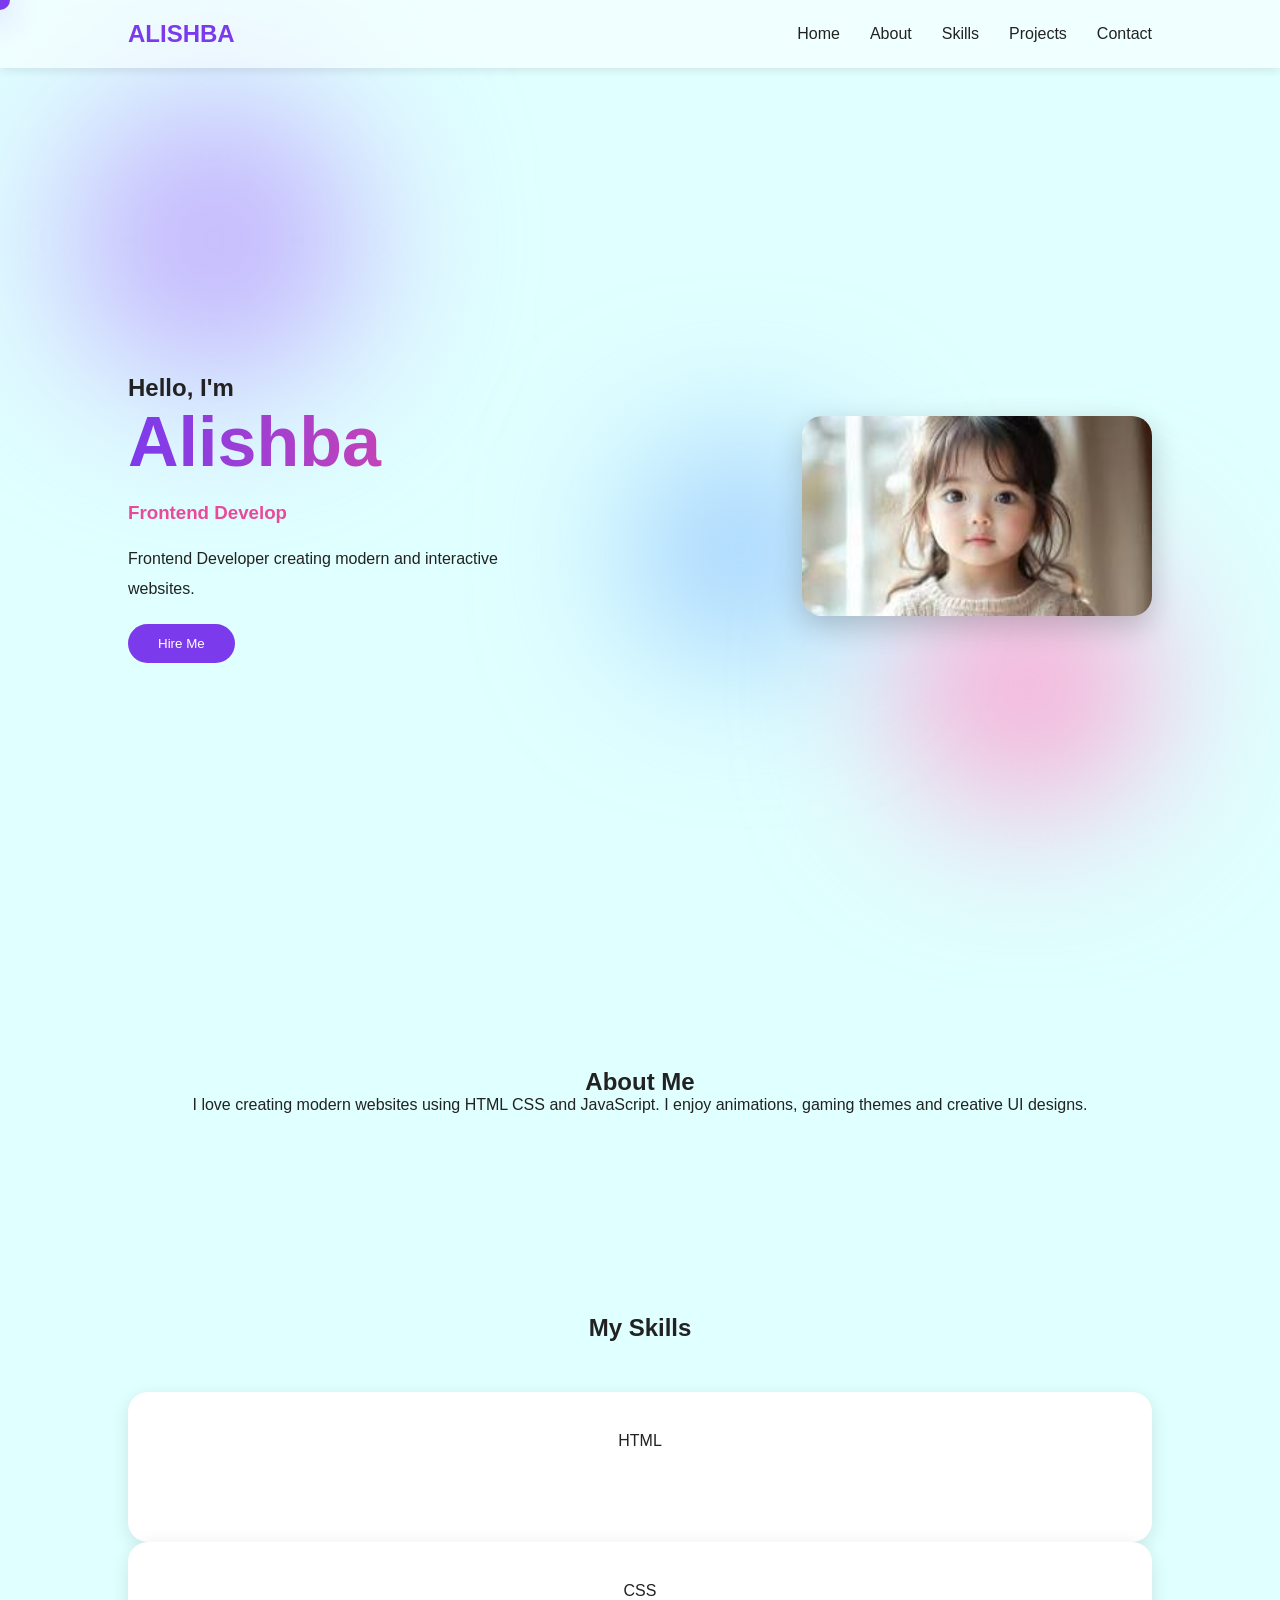
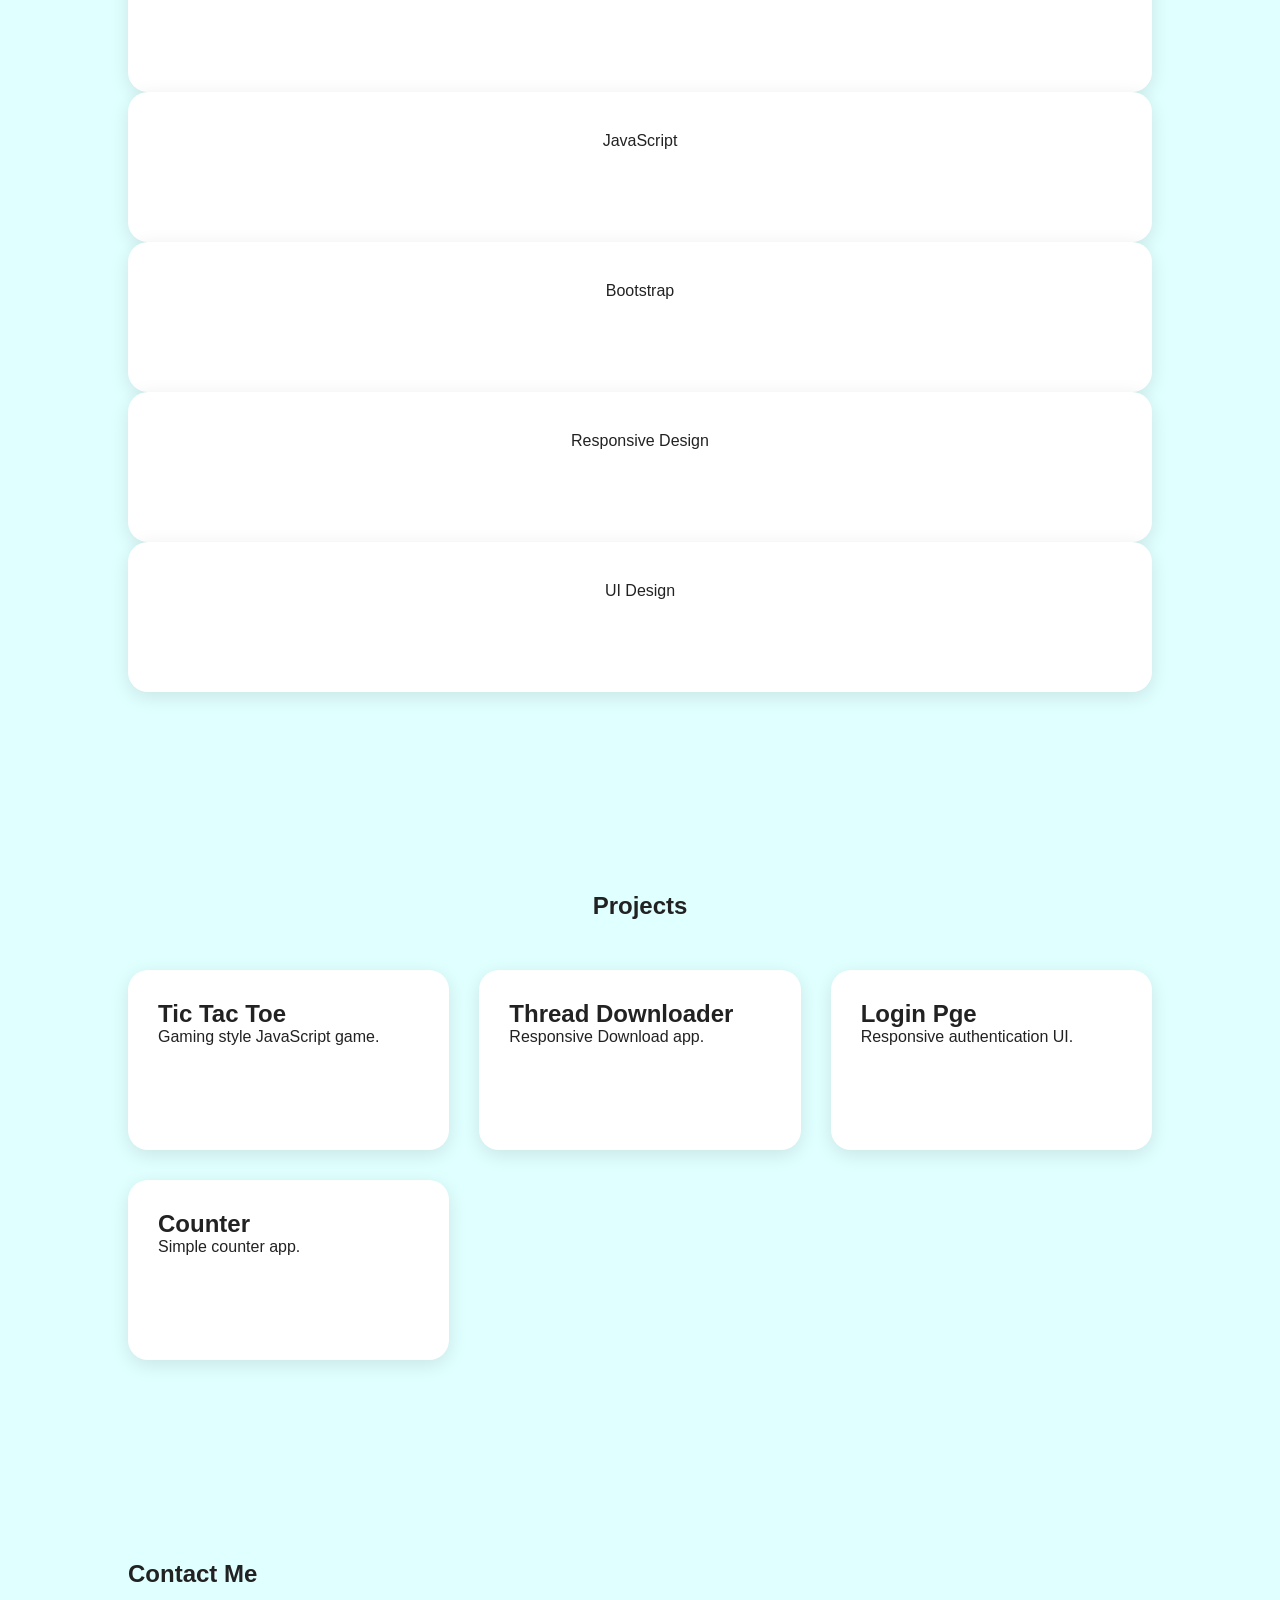
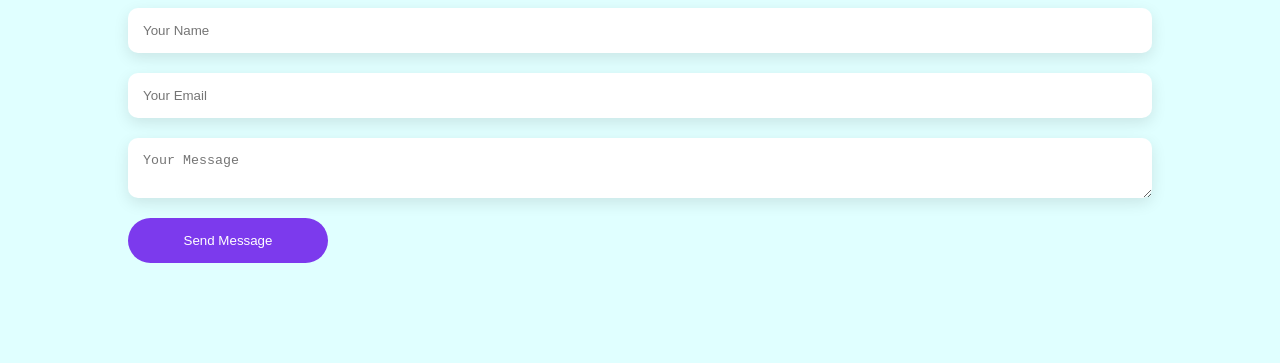
==== index.html @ bd9209b3 "portfolio files added" ====
<!DOCTYPE html>
<html lang="en">
<head>
    <meta charset="UTF-8">
    <meta name="viewport" content="width=device-width, initial-scale=1.0">

    <title>My Portfolio</title>

    <link rel="stylesheet" href="style.css">
</head>
<body>
    <body>


    <!-- CURSOR BALL -->

    <div class="cursor"></div>

     <div class="shape shape1"></div>

    <div class="shape shape2"></div>

    <div class="shape shape3"></div>



    <!-- NAVBAR -->

    <nav>

        <h1 class="logo">ALISHBA</h1>

        <ul>
            <li><a href="#home">Home</a></li>
            <li><a href="#about">About</a></li>
            <li><a href="#skills">Skills</a></li>
            <li><a href="#projects">Projects</a></li>
            <li><a href="#contact">Contact</a></li>
        </ul>
</nav>


    <!-- HERO SECTION -->

    <section class="hero" id="home">

        <div class="hero-text">

            <h2>Hello, I'm</h2>

            <h1 >Alishba</h1>

            <h3><span id="typing"></span></h3>

            <p>
                Frontend Developer creating modern and interactive websites.
            </p>

            <button>Hire Me</button>

            </div>


        <div class="hero-image">

            <img src="image/portfolio img.jfif" alt="profile">

        </div>

    </section>


    <!-- ABOUT -->

    <section class="about hidden" id="about">

        <h1>About Me</h1>

        <p>
            I love creating modern websites using HTML CSS and JavaScript.
            I enjoy animations, gaming themes and creative UI designs.
        </p>

         </section>


    <!-- SKILLS -->

    <section class="skills hidden" id="skills">

        <h1>My Skills</h1>

        <div class="skill-boxes">

            <div class="card">HTML</div>
            <div class="card">CSS</div>
            <div class="card">JavaScript</div>
            <div class="card">Bootstrap</div>
            <div class="card">Responsive Design</div>
            <div class="card">UI Design</div>

        </div>

        </section>


    <!-- PROJECTS -->

    <section class="projects hidden" id="projects">

        <h1>Projects</h1>

        <div class="project-container">

            <div href="game.html" class="project-card">
                <h2>Tic Tac Toe</h2>
                <p>Gaming style JavaScript game.</p>
            </div>

            <div href="thread.html" class="project-card">
                <h2>Thread Downloader</h2>
                <p>Responsive Download app.</p>
            </div>

            <div href="login.html"  class="project-card">
                <h2>Login Pge</h2>
                <p>Responsive authentication UI.</p>
            </div>

             <div href="counter.html"   class="project-card">
                <h2>Counter</h2>
                <p>Simple counter app.</p>
            </div>

        </div>

    </section>


    <!-- CONTACT -->

    <section class="contact" id="contact">

        <h1>Contact Me</h1>

        <input type="text" placeholder="Your Name">

        <input type="email" placeholder="Your Email">

        <textarea placeholder="Your Message"></textarea>
       
    <button>Send Message</button>

    </section>


    <script src="script.js"></script>

   
</body>
</html>
---- style.css ----
*{
    margin:0;
    padding:0;
    box-sizing:border-box;
}


html{
    scroll-behavior:smooth;
}


body{

    background:lightcyan;

    font-family:Arial;

    overflow-x:hidden;

    color:#222;
}

section{

    padding-top:100px;

}


.shape{

    position:fixed;

    border-radius:50%;

    filter:blur(80px);

    z-index:-1;

    animation:move 10s infinite alternate;

}


.shape1{

    width:300px;
    height:300px;

    background:#c4b5fd;

    top:10%;
    left:5%;

}


.shape2{

    width:250px;
    height:250px;

    background:#f9a8d4;

    bottom:10%;
    right:10%;

}


.shape3{

    width:200px;
    height:200px;

    background:#93c5fd;

    top:50%;
    left:50%;

}


@keyframes move{

    from{

        transform:translateY(0px);

    }

    to{

        transform:translateY(40px);

    }

}



/* CURSOR BALL */

.cursor{

    width:20px;
    height:20px;

    background:#7c3aed;

    border-radius:50%;

    position:fixed;

    top:0;
    left:0;

    transform:translate(-50%,-50%);

    pointer-events:none;

    transition:0.1s;

    box-shadow:0px 10px 30px rgba(124,58,237,0.3);

    z-index:9999;
}



/* NAVBAR */

nav{

    display:flex;

    justify-content:space-between;

    align-items:center;

    padding:20px 10%;

    background:rgba(255,255,255,0.5);
    backdrop-filter: blur(20px);


    position:sticky;

    top:0;

    box-shadow:0px 2px 10px rgba(0,0,0,0.1);
z-index: 1000;


}


.logo{

    color:#7c3aed;

}


nav ul{

    display:flex;

    gap:30px;

    list-style:none;

}


nav a{

    text-decoration:none;

    color:#222;

    transition:0.3s;

}


nav a:hover{

    color:#7c3aed;

}



/* HERO SECTION */



.hero{

    /* min-height:100vh;

    display:flex;

    justify-content:space-around;

    align-items:center;

    padding:50px;

    flex-wrap:wrap; */


    min-height:100vh;

    display:flex;

    justify-content:space-between;

    align-items:center;

    padding:0 10%;

    gap:50px;
    position: relative;
    z-index: 10;

}


.hero-text h1{

    font-size:70px;

    color: #333;

    background:linear-gradient(to right,#7c3aed,#ec4899);
    -webkit-background-clip: text;
    background-clip: text;
    -webkit-text-fill-color: transparent;

      color:transparent;
       
      max-width:500px;

      position: relative;

      z-index: 100;


}


.hero-text h3{

    margin:20px 0;

    color:#ec4899;

}


.hero-text p{

    width:400px;

    line-height:30px;

}


.hero-text button{

    margin-top:20px;

    padding:12px 30px;

    background:#7c3aed;

    color:white;

    border:none;

    border-radius:30px;

    cursor:pointer;

    transition:0.3s;


}


.hero-text button:hover{

    transform:scale(1.1);

    background:#5b21b6;

}


.hero-image img{

    width:350px;

    border-radius:20px;

    animation:float 3s infinite ease-in-out;

    object-fit:cover;

    box-shadow:0px 10px 30px rgba(0,0,0,0.2);

}


@keyframes float{

    0%{
        transform:translateY(0px);
    }

    50%{
        transform:translateY(-20px);
    }

    100%{
        transform:translateY(0px);
    }

}



/* SKILLS */

.skills{

    padding:100px 10%;

}


.skills h1{

    text-align:center;

    margin-bottom:50px;

}


.skill-container{

    display:grid;

    grid-template-columns:repeat(auto-fit,minmax(200px,1fr));

    gap:20px;

}


.card{

    background:white;

    padding:40px;

    text-align:center;

    border-radius:20px;

    transition:0.4s;

    box-shadow:0px 5px 20px rgba(0,0,0,0.1);

    min-height: 150px;

}


.card:hover{

    
    transform:

    rotateY(10deg)

    rotateX(10deg)

    scale(1.05);


}



/* PROJECTS */

.projects{

    padding:100px 10%;

}


.projects h1{

    text-align:center;

    margin-bottom:50px;

}


.project-container{

    display:grid;

    grid-template-columns:repeat(auto-fit,minmax(250px,1fr));

    gap:30px;
    

}
.project-container a{
    text-decoration: none;
    color: inherit;
    display: block;
}


.project-card{

    background:white;

    padding:30px;

    border-radius:20px;

    transition:0.3s;

    box-shadow:0px 5px 20px rgba(0,0,0,0.1);

    min-height: 180px;

}


.project-card:hover{

    transform:scale(1.05);

}



/* RESPONSIVE */

@media(max-width:768px){

    .hero{

        flex-direction:column;

        text-align:center;

    }

    .hero-text p{

        width:100%;

    }

    nav{

        flex-direction:column;

        gap:20px;

    }

}


.hidden{

    opacity:0;

    transform:translateY(50px);

    transition:all 1s;

}


.show{

    opacity:1;

    transform:translateY(0);

}

.contact{

    padding:100px 10%;

    display:flex;

    flex-direction:column;

    gap:20px;

}


.contact input,
.contact textarea{

    padding:15px;

    border:none;

    border-radius:10px;

    outline:none;

    background:white;

    box-shadow:0px 5px 15px rgba(0,0,0,0.1);

}


.contact button{

    width:200px;

    padding:15px;

    border:none;

    background:#7c3aed;

    color:white;

    border-radius:30px;

    cursor:pointer;

    transition:0.3s;

}


.contact button:hover{

    transform:scale(1.05);

}

.about{

    padding:100px 10%;

    text-align:center;

}
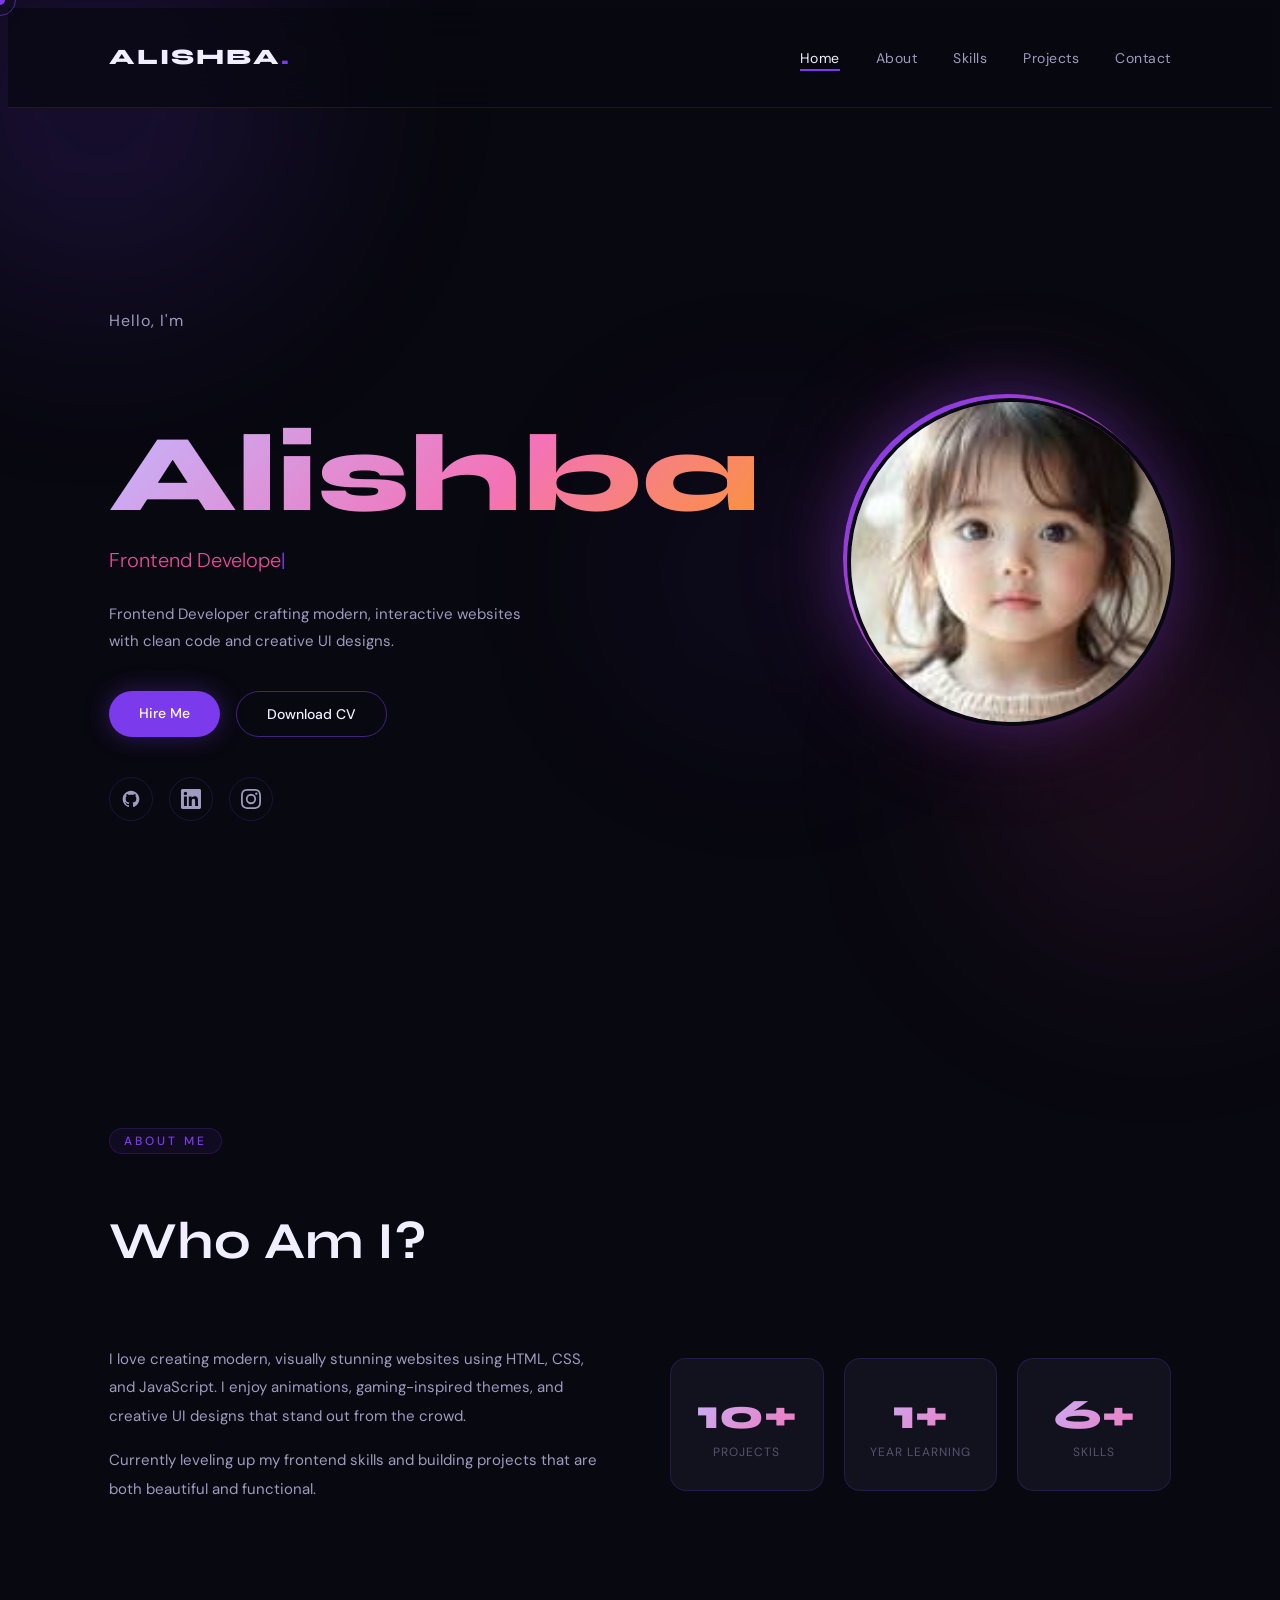
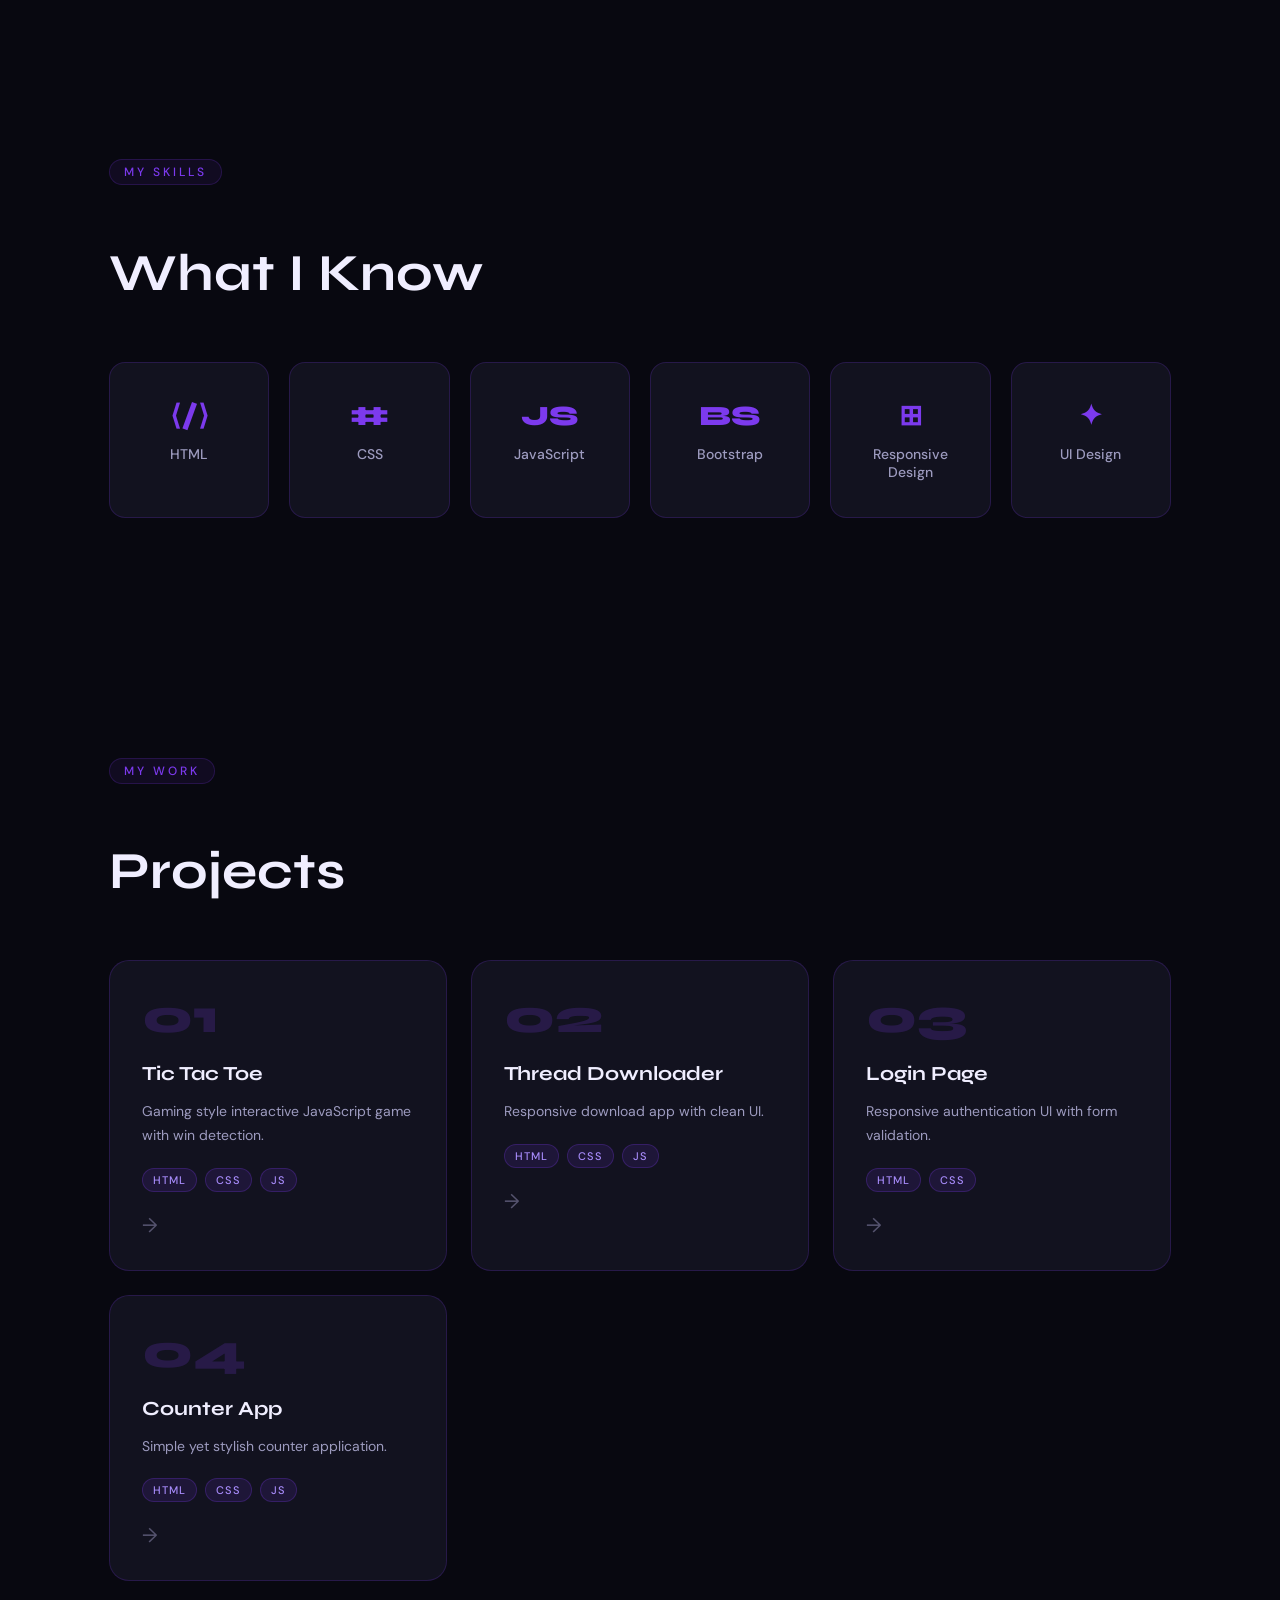
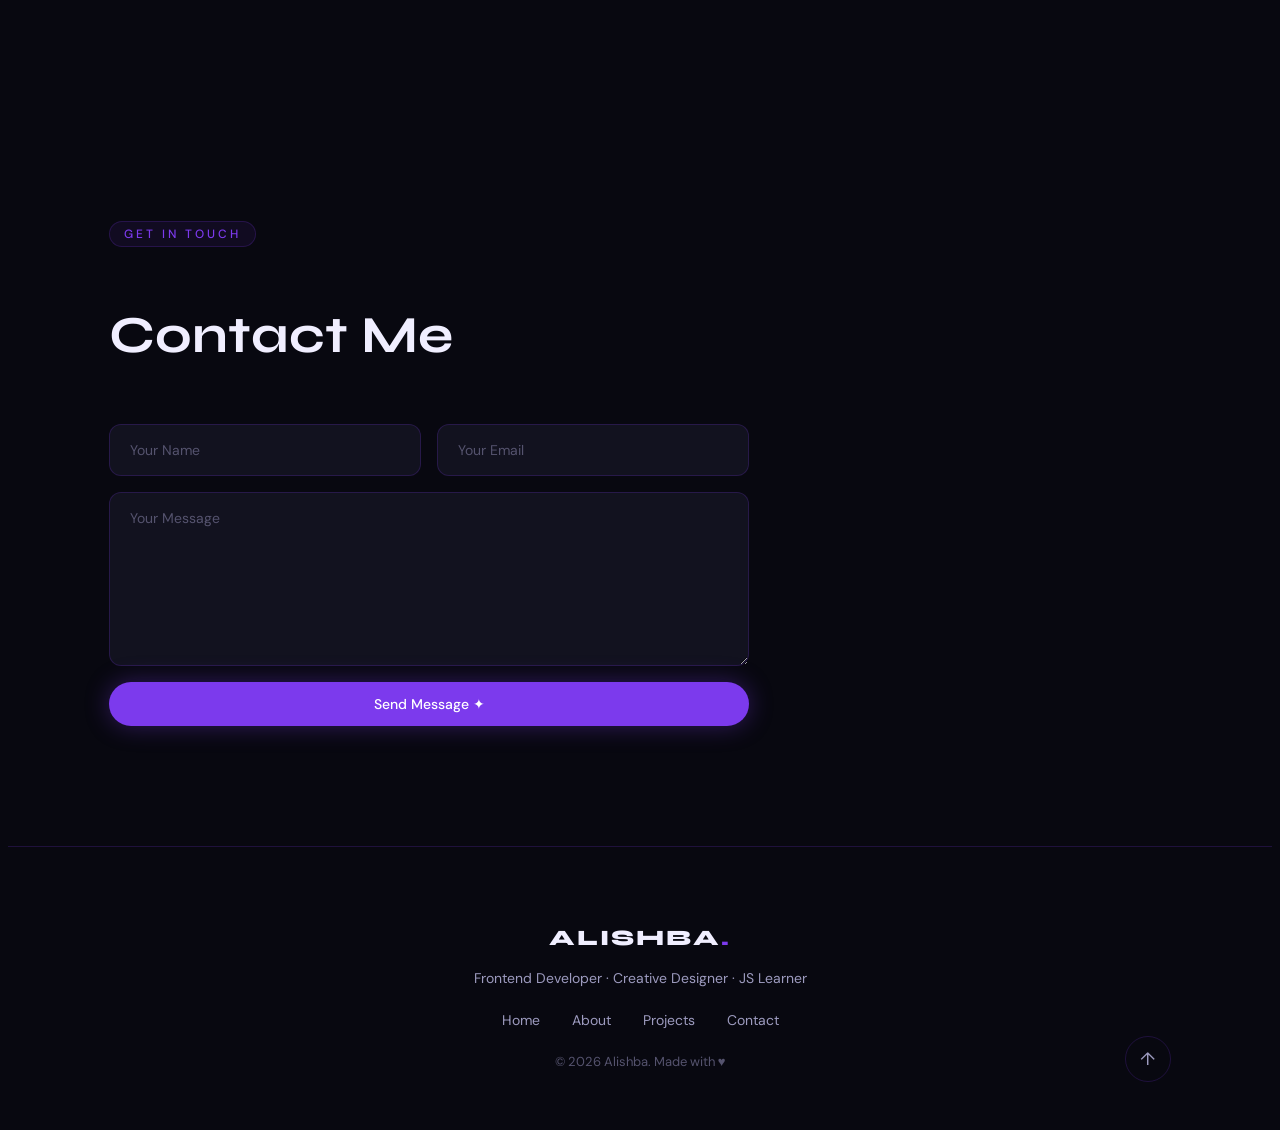
==== commit d079e213: "updated portfolio" ====
--- a/index.html
+++ b/index.html
@@ -1,4 +1,4 @@
-<!DOCTYPE html>
+<!-- <!DOCTYPE html>
 <html lang="en">
 <head>
     <meta charset="UTF-8">
@@ -9,24 +9,24 @@
     <link rel="stylesheet" href="style.css">
 </head>
 <body>
-    <body>
+    <body> -->
 
 
     <!-- CURSOR BALL -->
 
-    <div class="cursor"></div>
+    <!-- <div class="cursor"></div>
 
      <div class="shape shape1"></div>
 
     <div class="shape shape2"></div>
 
-    <div class="shape shape3"></div>
+    <div class="shape shape3"></div> -->
 
 
 
     <!-- NAVBAR -->
 
-    <nav>
+    <!-- <nav>
 
         <h1 class="logo">ALISHBA</h1>
 
@@ -37,12 +37,12 @@
             <li><a href="#projects">Projects</a></li>
             <li><a href="#contact">Contact</a></li>
         </ul>
-</nav>
+</nav> -->
 
 
     <!-- HERO SECTION -->
 
-    <section class="hero" id="home">
+    <!-- <section class="hero" id="home">
 
         <div class="hero-text">
 
@@ -65,13 +65,13 @@
 
             <img src="image/portfolio img.jfif" alt="profile">
 
-        </div>
-
-    </section>
+        </div> -->
+
+    <!-- </section> -->
 
 
     <!-- ABOUT -->
-
+<!-- 
     <section class="about hidden" id="about">
 
         <h1>About Me</h1>
@@ -81,12 +81,12 @@
             I enjoy animations, gaming themes and creative UI designs.
         </p>
 
-         </section>
+         </section> -->
 
 
     <!-- SKILLS -->
 
-    <section class="skills hidden" id="skills">
+    <!-- <section class="skills hidden" id="skills">
 
         <h1>My Skills</h1>
 
@@ -101,12 +101,12 @@
 
         </div>
 
-        </section>
+        </section> -->
 
 
     <!-- PROJECTS -->
 
-    <section class="projects hidden" id="projects">
+    <!-- <section class="projects hidden" id="projects">
 
         <h1>Projects</h1>
 
@@ -132,14 +132,14 @@
                 <p>Simple counter app.</p>
             </div>
 
-        </div>
-
-    </section>
+        </div> -->
+
+    <!-- </section> -->
 
 
     <!-- CONTACT -->
 
-    <section class="contact" id="contact">
+    <!-- <section class="contact" id="contact">
 
         <h1>Contact Me</h1>
 
@@ -158,4 +158,210 @@
 
    
 </body>
+</html> -->
+
+
+
+
+<!DOCTYPE html>
+<html lang="en">
+<head>
+    <meta charset="UTF-8">
+    <meta name="viewport" content="width=device-width, initial-scale=1.0">
+    <title>Alishba | Frontend Developer</title>
+    <link rel="preconnect" href="https://fonts.googleapis.com">
+    <link href="https://fonts.googleapis.com/css2?family=Syne:wght@400;600;700;800&family=DM+Sans:ital,wght@0,300;0,400;0,500;1,300&display=swap" rel="stylesheet">
+    <link rel="stylesheet" href="style.css">
+</head>
+<body>
+ 
+    <!-- CUSTOM CURSOR -->
+    <div class="cursor"></div>
+    <div class="cursor-follower"></div>
+ 
+    <!-- BG SHAPES -->
+    <div class="shape shape1"></div>
+    <div class="shape shape2"></div>
+    <div class="shape shape3"></div>
+ 
+    <!-- NAVBAR -->
+    <nav id="navbar">
+        <h1 class="logo">ALISHBA<span class="logo-dot">.</span></h1>
+        <button class="hamburger" id="hamburger" aria-label="Toggle menu">
+            <span></span><span></span><span></span>
+        </button>
+        <ul id="nav-links">
+            <li><a href="#home" class="nav-link active">Home</a></li>
+            <li><a href="#about" class="nav-link">About</a></li>
+            <li><a href="#skills" class="nav-link">Skills</a></li>
+            <li><a href="#projects" class="nav-link">Projects</a></li>
+            <li><a href="#contact" class="nav-link">Contact</a></li>
+        </ul>
+    </nav>
+ 
+    <!-- HERO -->
+    <section class="hero" id="home">
+        <div class="hero-text">
+            <p class="hero-greeting">Hello, I'm</p>
+            <h1 class="hero-name">Alishba</h1>
+            <h3 class="hero-role"><span id="typing"></span><span class="cursor-blink">|</span></h3>
+            <p class="hero-desc">Frontend Developer crafting modern, interactive websites with clean code and creative UI designs.</p>
+            <div class="hero-buttons">
+                <a href="#contact" class="btn btn-primary">Hire Me</a>
+                <a href="resume.pdf" download class="btn btn-outline">Download CV</a>
+            </div>
+            <div class="social-links">
+                <a href="https://github.com" target="_blank" aria-label="GitHub">
+                    <svg width="20" height="20" viewBox="0 0 24 24" fill="currentColor"><path d="M12 2C6.477 2 2 6.477 2 12c0 4.42 2.865 8.166 6.839 9.489.5.092.682-.217.682-.482 0-.237-.008-.866-.013-1.7-2.782.604-3.369-1.34-3.369-1.34-.454-1.156-1.11-1.463-1.11-1.463-.908-.62.069-.608.069-.608 1.003.07 1.531 1.03 1.531 1.03.892 1.529 2.341 1.087 2.91.832.092-.647.35-1.088.636-1.338-2.22-.253-4.555-1.11-4.555-4.943 0-1.091.39-1.984 1.029-2.683-.103-.253-.446-1.27.098-2.647 0 0 .84-.268 2.75 1.026A9.578 9.578 0 0112 6.836c.85.004 1.705.114 2.504.337 1.909-1.294 2.747-1.026 2.747-1.026.546 1.377.202 2.394.1 2.647.64.699 1.028 1.592 1.028 2.683 0 3.842-2.339 4.687-4.566 4.935.359.309.678.919.678 1.852 0 1.336-.012 2.415-.012 2.741 0 .267.18.578.688.48C19.137 20.163 22 16.418 22 12c0-5.523-4.477-10-10-10z"/></svg>
+                </a>
+                <a href="https://linkedin.com" target="_blank" aria-label="LinkedIn">
+                    <svg width="20" height="20" viewBox="0 0 24 24" fill="currentColor"><path d="M20.447 20.452h-3.554v-5.569c0-1.328-.027-3.037-1.852-3.037-1.853 0-2.136 1.445-2.136 2.939v5.667H9.351V9h3.414v1.561h.046c.477-.9 1.637-1.85 3.37-1.85 3.601 0 4.267 2.37 4.267 5.455v6.286zM5.337 7.433a2.062 2.062 0 01-2.063-2.065 2.064 2.064 0 112.063 2.065zm1.782 13.019H3.555V9h3.564v11.452zM22.225 0H1.771C.792 0 0 .774 0 1.729v20.542C0 23.227.792 24 1.771 24h20.451C23.2 24 24 23.227 24 22.271V1.729C24 .774 23.2 0 22.222 0h.003z"/></svg>
+                </a>
+                <a href="https://instagram.com" target="_blank" aria-label="Instagram">
+                    <svg width="20" height="20" viewBox="0 0 24 24" fill="currentColor"><path d="M12 2.163c3.204 0 3.584.012 4.85.07 3.252.148 4.771 1.691 4.919 4.919.058 1.265.069 1.645.069 4.849 0 3.205-.012 3.584-.069 4.849-.149 3.225-1.664 4.771-4.919 4.919-1.266.058-1.644.07-4.85.07-3.204 0-3.584-.012-4.849-.07-3.26-.149-4.771-1.699-4.919-4.92-.058-1.265-.07-1.644-.07-4.849 0-3.204.013-3.583.07-4.849.149-3.227 1.664-4.771 4.919-4.919 1.266-.057 1.645-.069 4.849-.069zM12 0C8.741 0 8.333.014 7.053.072 2.695.272.273 2.69.073 7.052.014 8.333 0 8.741 0 12c0 3.259.014 3.668.072 4.948.2 4.358 2.618 6.78 6.98 6.98C8.333 23.986 8.741 24 12 24c3.259 0 3.668-.014 4.948-.072 4.354-.2 6.782-2.618 6.979-6.98.059-1.28.073-1.689.073-4.948 0-3.259-.014-3.667-.072-4.947-.196-4.354-2.617-6.78-6.979-6.98C15.668.014 15.259 0 12 0zm0 5.838a6.162 6.162 0 100 12.324 6.162 6.162 0 000-12.324zM12 16a4 4 0 110-8 4 4 0 010 8zm6.406-11.845a1.44 1.44 0 100 2.881 1.44 1.44 0 000-2.881z"/></svg>
+                </a>
+            </div>
+        </div>
+        <div class="hero-image">
+            <div class="img-glow-ring">
+                <img src="image/portfolio img.jfif" alt="Alishba - Frontend Developer">
+            </div>
+        </div>
+    </section>
+ 
+    <!-- ABOUT -->
+    <section class="about hidden" id="about">
+        <div class="section-tag">About Me</div>
+        <h2 class="section-title">Who Am I?</h2>
+        <div class="about-grid">
+            <div class="about-text">
+                <p>I love creating modern, visually stunning websites using HTML, CSS, and JavaScript. I enjoy animations, gaming-inspired themes, and creative UI designs that stand out from the crowd.</p>
+                <p>Currently leveling up my frontend skills and building projects that are both beautiful and functional.</p>
+            </div>
+            <div class="about-stats">
+                <div class="stat-card">
+                    <span class="stat-num">10+</span>
+                    <span class="stat-label">Projects</span>
+                </div>
+                <div class="stat-card">
+                    <span class="stat-num">1+</span>
+                    <span class="stat-label">Year Learning</span>
+                </div>
+                <div class="stat-card">
+                    <span class="stat-num">6+</span>
+                    <span class="stat-label">Skills</span>
+                </div>
+            </div>
+        </div>
+    </section>
+ 
+    <!-- SKILLS -->
+    <section class="skills hidden" id="skills">
+        <div class="section-tag">My Skills</div>
+        <h2 class="section-title">What I Know</h2>
+        <div class="skill-grid">
+            <div class="skill-card">
+                <div class="skill-icon">⟨/⟩</div>
+                <div class="skill-name">HTML</div>
+            </div>
+            <div class="skill-card">
+                <div class="skill-icon">#</div>
+                <div class="skill-name">CSS</div>
+            </div>
+            <div class="skill-card">
+                <div class="skill-icon">JS</div>
+                <div class="skill-name">JavaScript</div>
+            </div>
+            <div class="skill-card">
+                <div class="skill-icon">BS</div>
+                <div class="skill-name">Bootstrap</div>
+            </div>
+            <div class="skill-card">
+                <div class="skill-icon">⊞</div>
+                <div class="skill-name">Responsive Design</div>
+            </div>
+            <div class="skill-card">
+                <div class="skill-icon">✦</div>
+                <div class="skill-name">UI Design</div>
+            </div>
+        </div>
+    </section>
+ 
+    <!-- PROJECTS -->
+    <section class="projects hidden" id="projects">
+        <div class="section-tag">My Work</div>
+        <h2 class="section-title">Projects</h2>
+        <div class="project-grid">
+            <a href="game.html" class="project-card">
+                <div class="project-number">01</div>
+                <h3>Tic Tac Toe</h3>
+                <p>Gaming style interactive JavaScript game with win detection.</p>
+                <div class="project-tags">
+                    <span>HTML</span><span>CSS</span><span>JS</span>
+                </div>
+                <div class="project-arrow">→</div>
+            </a>
+            <a href="thread.html" class="project-card">
+                <div class="project-number">02</div>
+                <h3>Thread Downloader</h3>
+                <p>Responsive download app with clean UI.</p>
+                <div class="project-tags">
+                    <span>HTML</span><span>CSS</span><span>JS</span>
+                </div>
+                <div class="project-arrow">→</div>
+            </a>
+            <a href="login.html" class="project-card">
+                <div class="project-number">03</div>
+                <h3>Login Page</h3>
+                <p>Responsive authentication UI with form validation.</p>
+                <div class="project-tags">
+                    <span>HTML</span><span>CSS</span>
+                </div>
+                <div class="project-arrow">→</div>
+            </a>
+            <a href="counter.html" class="project-card">
+                <div class="project-number">04</div>
+                <h3>Counter App</h3>
+                <p>Simple yet stylish counter application.</p>
+                <div class="project-tags">
+                    <span>HTML</span><span>CSS</span><span>JS</span>
+                </div>
+                <div class="project-arrow">→</div>
+            </a>
+        </div>
+    </section>
+ 
+    <!-- CONTACT -->
+    <section class="contact hidden" id="contact">
+        <div class="section-tag">Get In Touch</div>
+        <h2 class="section-title">Contact Me</h2>
+        <form class="contact-form" action="https://formsubmit.co/YOUR_EMAIL@gmail.com" method="POST">
+            <input type="hidden" name="_captcha" value="false">
+            <div class="form-row">
+                <input type="text" name="name" placeholder="Your Name" required>
+                <input type="email" name="email" placeholder="Your Email" required>
+            </div>
+            <textarea name="message" placeholder="Your Message" rows="5" required></textarea>
+            <button type="submit" class="btn btn-primary">Send Message ✦</button>
+        </form>
+    </section>
+ 
+    <!-- FOOTER -->
+    <footer>
+        <div class="footer-content">
+            <h2 class="logo">ALISHBA<span class="logo-dot">.</span></h2>
+            <p>Frontend Developer · Creative Designer · JS Learner</p>
+            <div class="footer-links">
+                <a href="#home">Home</a>
+                <a href="#about">About</a>
+                <a href="#projects">Projects</a>
+                <a href="#contact">Contact</a>
+            </div>
+            <p class="copyright">© 2026 Alishba. Made with ♥</p>
+        </div>
+        <a href="#home" class="back-to-top" aria-label="Back to top">↑</a>
+    </footer>
+ 
+    <script src="script.js"></script>
+</body>
 </html>
--- a/style.css
+++ b/style.css
@@ -1,4 +1,4 @@
-*{
+/* *{
     margin:0;
     padding:0;
     box-sizing:border-box;
@@ -12,7 +12,7 @@
 
 body{
 
-    background:lightcyan;
+    background:rgb(70, 1, 70);
 
     font-family:Arial;
 
@@ -53,10 +53,10 @@
     top:10%;
     left:5%;
 
-}
-
-
-.shape2{
+} */
+
+
+/* .shape2{
 
     width:250px;
     height:250px;
@@ -96,13 +96,13 @@
 
     }
 
-}
+} */
 
 
 
 /* CURSOR BALL */
 
-.cursor{
+/* .cursor{
 
     width:20px;
     height:20px;
@@ -125,13 +125,13 @@
     box-shadow:0px 10px 30px rgba(124,58,237,0.3);
 
     z-index:9999;
-}
+} */
 
 
 
 /* NAVBAR */
 
-nav{
+/* nav{
 
     display:flex;
 
@@ -189,7 +189,7 @@
 
     color:#7c3aed;
 
-}
+} */
 
 
 
@@ -197,7 +197,7 @@
 
 
 
-.hero{
+/* .hero{ */
 
     /* min-height:100vh;
 
@@ -212,7 +212,7 @@
     flex-wrap:wrap; */
 
 
-    min-height:100vh;
+    /* min-height:100vh;
 
     display:flex;
 
@@ -222,13 +222,13 @@
 
     padding:0 10%;
 
-    gap:50px;
-    position: relative;
-    z-index: 10;
-
-}
-
-
+    gap:50px; */
+    /* position: relative; */
+    /* z-index: 10; */
+
+/* } */
+
+/* 
 .hero-text h1{
 
     font-size:70px;
@@ -267,9 +267,9 @@
 
     line-height:30px;
 
-}
-
-
+} */
+
+/* 
 .hero-text button{
 
     margin-top:20px;
@@ -312,6 +312,10 @@
     object-fit:cover;
 
     box-shadow:0px 10px 30px rgba(0,0,0,0.2);
+
+    border-radius: 50%;
+     border: 4px solid #7c3aed;
+     box-shadow: 0 0 30px rgba(124,58,237,0.5);
 
 }
 
@@ -331,14 +335,16 @@
     }
 
 }
-
+ */
 
 
 /* SKILLS */
 
-.skills{
+/* .skills{
 
     padding:100px 10%;
+    background: rgba(124,58,237,0.1);
+    border: 1px solid rgba(124,58,237,0.3);
 
 }
 
@@ -356,14 +362,14 @@
 
     display:grid;
 
-    grid-template-columns:repeat(auto-fit,minmax(200px,1fr));
-
-    gap:20px;
-
-}
-
-
-.card{
+    grid-template-columns:repeat(auto-fit,minmax(200px,1fr)); */
+
+    /* gap:20px; */
+
+/* } */
+
+
+/* .card{
 
     background:white;
 
@@ -387,20 +393,20 @@
     
     transform:
 
-    rotateY(10deg)
-
-    rotateX(10deg)
+    rotateY(10deg) */
+
+    /* rotateX(10deg)
 
     scale(1.05);
 
 
 }
-
+ */
 
 
 /* PROJECTS */
 
-.projects{
+/* .projects{
 
     padding:100px 10%;
 
@@ -460,114 +466,670 @@
 
 /* RESPONSIVE */
 
-@media(max-width:768px){
-
-    .hero{
+/* @media(max-width:768px){ */
+
+    /* .hero{ */ */
+
+        /* flex-direction:column;
+
+        text-align:center;
+
+    } */
+
+    /* .hero-text p{
+
+        width:100%;
+
+    }
+
+    nav{
 
         flex-direction:column;
 
-        text-align:center;
+        gap:20px;
 
     }
 
-    .hero-text p{
-
-        width:100%;
-
+} */
+
+
+/* .hidden{
+
+    opacity:0;
+
+    transform:translateY(50px);
+
+    transition:all 1s;
+
+}
+
+
+.show{
+
+    opacity:1;
+
+    transform:translateY(0);
+
+}
+
+.contact{
+
+    padding:100px 10%;
+
+    display:flex;
+
+    flex-direction:column; */
+
+    /* gap:20px; */
+
+/* } */
+
+
+/* .contact input, */
+/* .contact textarea{ */
+
+    /* padding:15px; */
+
+    /* border:none; */
+
+    /* border-radius:10px; */
+
+    /* outline:none; */
+
+    /* background:white; */
+
+    /* box-shadow:0px 5px 15px rgba(0,0,0,0.1); */
+
+/* } */
+
+
+/* .contact button{ */
+
+    /* width:200px; */
+
+    /* padding:15px; */
+
+    /* border:none;
+
+    background:#7c3aed;
+
+    color:white;
+
+    border-radius:30px;
+
+    cursor:pointer;
+
+    transition:0.3s;
+
+}
+
+
+.contact button:hover{
+
+    transform:scale(1.05);
+
+}
+
+.about{
+
+    padding:100px 10%;
+
+    text-align:center;
+
+} */
+
+
+
+/* ===== RESET & BASE ===== */
+*, *::before, *::after {
+    margin: 0;
+    padding: 0;
+    box-sizing: border-box;
+}
+ 
+:root {
+    --bg-primary: #080810;
+    --bg-secondary: #0e0e1c;
+    --bg-card: #12121f;
+    --bg-card-hover: #1a1a2e;
+    --accent: #7c3aed;
+    --accent-glow: rgba(124, 58, 237, 0.35);
+    --accent-pink: #ec4899;
+    --text-primary: #f0eeff;
+    --text-secondary: #9d9bbf;
+    --text-muted: #55536e;
+    --border: rgba(124, 58, 237, 0.2);
+    --border-hover: rgba(124, 58, 237, 0.5);
+    --font-display: 'Syne', sans-serif;
+    --font-body: 'DM Sans', sans-serif;
+}
+ 
+html { scroll-behavior: smooth; }
+ 
+body {
+    background: var(--bg-primary);
+    color: var(--text-primary);
+    font-family: var(--font-body);
+    overflow-x: hidden;
+    cursor: none;
+}
+ 
+/* ===== BACKGROUND SHAPES ===== */
+.shape {
+    position: fixed;
+    border-radius: 50%;
+    filter: blur(100px);
+    z-index: 0;
+    pointer-events: none;
+    animation: drift 12s infinite alternate ease-in-out;
+}
+.shape1 { width: 400px; height: 400px; background: rgba(124, 58, 237, 0.15); top: -100px; left: -100px; animation-delay: 0s; }
+.shape2 { width: 350px; height: 350px; background: rgba(236, 72, 153, 0.1); bottom: -50px; right: -50px; animation-delay: -4s; }
+.shape3 { width: 250px; height: 250px; background: rgba(124, 58, 237, 0.08); top: 50%; left: 50%; animation-delay: -8s; }
+ 
+@keyframes drift {
+    from { transform: translate(0, 0) scale(1); }
+    to { transform: translate(30px, 40px) scale(1.1); }
+}
+ 
+/* ===== CUSTOM CURSOR ===== */
+.cursor {
+    width: 10px; height: 10px;
+    background: var(--accent);
+    border-radius: 50%;
+    position: fixed;
+    top: 0; left: 0;
+    transform: translate(-50%, -50%);
+    pointer-events: none;
+    z-index: 9999;
+    transition: transform 0.05s;
+}
+.cursor-follower {
+    width: 30px; height: 30px;
+    border: 1.5px solid var(--accent);
+    border-radius: 50%;
+    position: fixed;
+    top: 0; left: 0;
+    transform: translate(-50%, -50%);
+    pointer-events: none;
+    z-index: 9998;
+    transition: all 0.15s ease;
+    opacity: 0.6;
+}
+body:hover .cursor { transform: translate(-50%, -50%) scale(1); }
+ 
+/* ===== NAVBAR ===== */
+nav {
+    display: flex;
+    justify-content: space-between;
+    align-items: center;
+    padding: 18px 8%;
+    position: sticky;
+    top: 0;
+    z-index: 1000;
+    background: rgba(8, 8, 16, 0.7);
+    backdrop-filter: blur(20px);
+    border-bottom: 1px solid var(--border);
+    transition: all 0.3s;
+}
+nav.scrolled { padding: 12px 8%; background: rgba(8, 8, 16, 0.95); }
+ 
+.logo {
+    font-family: var(--font-display);
+    font-size: 22px;
+    font-weight: 800;
+    color: var(--text-primary);
+    letter-spacing: 2px;
+}
+.logo-dot { color: var(--accent); }
+ 
+nav ul {
+    display: flex;
+    gap: 36px;
+    list-style: none;
+}
+.nav-link {
+    text-decoration: none;
+    color: var(--text-secondary);
+    font-size: 14px;
+    font-weight: 400;
+    letter-spacing: 0.5px;
+    transition: color 0.3s;
+    position: relative;
+}
+.nav-link::after {
+    content: '';
+    position: absolute;
+    bottom: -4px; left: 0;
+    width: 0; height: 1.5px;
+    background: var(--accent);
+    transition: width 0.3s;
+}
+.nav-link:hover, .nav-link.active { color: var(--text-primary); }
+.nav-link:hover::after, .nav-link.active::after { width: 100%; }
+ 
+/* Hamburger */
+.hamburger {
+    display: none;
+    flex-direction: column;
+    gap: 5px;
+    background: none;
+    border: none;
+    cursor: pointer;
+    padding: 4px;
+    z-index: 1100;
+}
+.hamburger span {
+    display: block;
+    width: 24px; height: 2px;
+    background: var(--text-primary);
+    border-radius: 2px;
+    transition: all 0.3s;
+}
+.hamburger.open span:nth-child(1) { transform: translateY(7px) rotate(45deg); }
+.hamburger.open span:nth-child(2) { opacity: 0; }
+.hamburger.open span:nth-child(3) { transform: translateY(-7px) rotate(-45deg); }
+ 
+/* ===== SECTION COMMON ===== */
+section { padding: 120px 8%; position: relative; z-index: 1; }
+ 
+.section-tag {
+    display: inline-block;
+    font-size: 12px;
+    font-weight: 500;
+    letter-spacing: 3px;
+    text-transform: uppercase;
+    color: var(--accent);
+    border: 1px solid var(--border);
+    padding: 4px 14px;
+    border-radius: 20px;
+    margin-bottom: 16px;
+    background: rgba(124, 58, 237, 0.08);
+}
+.section-title {
+    font-family: var(--font-display);
+    font-size: clamp(32px, 5vw, 52px);
+    font-weight: 700;
+    line-height: 1.1;
+    margin-bottom: 60px;
+    color: var(--text-primary);
+}
+ 
+/* ===== HERO ===== */
+.hero {
+    min-height: 100vh;
+    display: flex;
+    justify-content: space-between;
+    align-items: center;
+    padding: 0 8%;
+    gap: 60px;
+}
+ 
+.hero-greeting {
+    font-size: 16px;
+    color: var(--text-secondary);
+    letter-spacing: 1px;
+    margin-bottom: 8px;
+}
+.hero-name {
+    font-family: var(--font-display);
+    font-size: clamp(60px, 10vw, 110px);
+    font-weight: 800;
+    line-height: 0.95;
+    background: linear-gradient(135deg, #c4b5fd 0%, #f472b6 60%, #fb923c 100%);
+    -webkit-background-clip: text;
+    -webkit-text-fill-color: transparent;
+    background-clip: text;
+    margin-bottom: 16px;
+}
+.hero-role {
+    font-size: 20px;
+    font-weight: 300;
+    color: var(--accent-pink);
+    margin-bottom: 24px;
+    min-height: 30px;
+}
+.cursor-blink {
+    animation: blink 0.8s infinite;
+    color: var(--accent);
+}
+@keyframes blink { 0%, 100% { opacity: 1; } 50% { opacity: 0; } }
+ 
+.hero-desc {
+    max-width: 420px;
+    line-height: 1.8;
+    color: var(--text-secondary);
+    font-size: 15px;
+    margin-bottom: 36px;
+}
+ 
+.hero-buttons {
+    display: flex;
+    gap: 16px;
+    flex-wrap: wrap;
+    margin-bottom: 40px;
+}
+ 
+.btn {
+    display: inline-block;
+    padding: 13px 30px;
+    border-radius: 50px;
+    font-family: var(--font-body);
+    font-size: 14px;
+    font-weight: 500;
+    text-decoration: none;
+    cursor: pointer;
+    transition: all 0.3s;
+    border: none;
+}
+.btn-primary {
+    background: var(--accent);
+    color: white;
+    box-shadow: 0 0 24px var(--accent-glow);
+}
+.btn-primary:hover {
+    background: #6d28d9;
+    transform: translateY(-2px);
+    box-shadow: 0 0 40px var(--accent-glow);
+}
+.btn-outline {
+    background: transparent;
+    color: var(--text-primary);
+    border: 1.5px solid var(--border-hover);
+}
+.btn-outline:hover {
+    background: rgba(124, 58, 237, 0.1);
+    border-color: var(--accent);
+    transform: translateY(-2px);
+}
+ 
+.social-links {
+    display: flex;
+    gap: 16px;
+}
+.social-links a {
+    width: 42px; height: 42px;
+    border: 1px solid var(--border);
+    border-radius: 50%;
+    display: flex; align-items: center; justify-content: center;
+    color: var(--text-secondary);
+    text-decoration: none;
+    transition: all 0.3s;
+}
+.social-links a:hover {
+    border-color: var(--accent);
+    color: var(--accent);
+    background: rgba(124, 58, 237, 0.1);
+    transform: translateY(-3px);
+}
+ 
+/* Hero Image */
+.hero-image { flex-shrink: 0; }
+.img-glow-ring {
+    width: 320px; height: 320px;
+    border-radius: 50%;
+    padding: 4px;
+    background: linear-gradient(135deg, var(--accent), var(--accent-pink));
+    animation: float 4s ease-in-out infinite;
+    box-shadow: 0 0 60px var(--accent-glow), 0 0 120px rgba(236, 72, 153, 0.15);
+}
+.img-glow-ring img {
+    width: 100%; height: 100%;
+    border-radius: 50%;
+    object-fit: cover;
+    border: 4px solid var(--bg-primary);
+}
+@keyframes float {
+    0%, 100% { transform: translateY(0); }
+    50% { transform: translateY(-18px); }
+}
+ 
+/* ===== ABOUT ===== */
+.about-grid {
+    display: grid;
+    grid-template-columns: 1fr 1fr;
+    gap: 60px;
+    align-items: center;
+}
+.about-text p {
+    color: var(--text-secondary);
+    line-height: 1.9;
+    font-size: 15px;
+    margin-bottom: 16px;
+}
+.about-stats {
+    display: grid;
+    grid-template-columns: repeat(3, 1fr);
+    gap: 20px;
+}
+.stat-card {
+    background: var(--bg-card);
+    border: 1px solid var(--border);
+    border-radius: 16px;
+    padding: 30px 20px;
+    text-align: center;
+    transition: all 0.3s;
+}
+.stat-card:hover {
+    border-color: var(--accent);
+    background: var(--bg-card-hover);
+    transform: translateY(-4px);
+}
+.stat-num {
+    display: block;
+    font-family: var(--font-display);
+    font-size: 42px;
+    font-weight: 800;
+    background: linear-gradient(135deg, #c4b5fd, #f472b6);
+    -webkit-background-clip: text;
+    -webkit-text-fill-color: transparent;
+    background-clip: text;
+}
+.stat-label {
+    display: block;
+    font-size: 12px;
+    color: var(--text-muted);
+    margin-top: 4px;
+    letter-spacing: 1px;
+    text-transform: uppercase;
+}
+ 
+/* ===== SKILLS ===== */
+.skill-grid {
+    display: grid;
+    grid-template-columns: repeat(auto-fit, minmax(160px, 1fr));
+    gap: 20px;
+}
+.skill-card {
+    background: var(--bg-card);
+    border: 1px solid var(--border);
+    border-radius: 16px;
+    padding: 36px 20px;
+    text-align: center;
+    cursor: default;
+    transition: all 0.4s;
+    position: relative;
+    overflow: hidden;
+}
+.skill-card::before {
+    content: '';
+    position: absolute;
+    inset: 0;
+    background: linear-gradient(135deg, rgba(124, 58, 237, 0.1), rgba(236, 72, 153, 0.05));
+    opacity: 0;
+    transition: opacity 0.3s;
+}
+.skill-card:hover { border-color: var(--accent); transform: translateY(-6px); box-shadow: 0 12px 40px var(--accent-glow); }
+.skill-card:hover::before { opacity: 1; }
+.skill-icon {
+    font-size: 28px;
+    font-family: var(--font-display);
+    font-weight: 800;
+    color: var(--accent);
+    margin-bottom: 12px;
+    display: block;
+}
+.skill-name {
+    font-size: 14px;
+    font-weight: 500;
+    color: var(--text-secondary);
+}
+ 
+/* ===== PROJECTS ===== */
+.project-grid {
+    display: grid;
+    grid-template-columns: repeat(auto-fit, minmax(280px, 1fr));
+    gap: 24px;
+}
+.project-card {
+    background: var(--bg-card);
+    border: 1px solid var(--border);
+    border-radius: 20px;
+    padding: 32px;
+    text-decoration: none;
+    color: inherit;
+    display: block;
+    transition: all 0.4s;
+    position: relative;
+    overflow: hidden;
+}
+.project-card::before {
+    content: '';
+    position: absolute;
+    top: 0; left: 0; right: 0;
+    height: 2px;
+    background: linear-gradient(to right, var(--accent), var(--accent-pink));
+    transform: scaleX(0);
+    transform-origin: left;
+    transition: transform 0.4s;
+}
+.project-card:hover { border-color: var(--border-hover); background: var(--bg-card-hover); transform: translateY(-6px); box-shadow: 0 20px 50px rgba(0, 0, 0, 0.4); }
+.project-card:hover::before { transform: scaleX(1); }
+ 
+.project-number {
+    font-family: var(--font-display);
+    font-size: 48px;
+    font-weight: 800;
+    color: var(--border);
+    line-height: 1;
+    margin-bottom: 16px;
+    transition: color 0.3s;
+}
+.project-card:hover .project-number { color: var(--accent); opacity: 0.4; }
+.project-card h3 { font-family: var(--font-display); font-size: 20px; font-weight: 700; margin-bottom: 10px; }
+.project-card p { font-size: 14px; color: var(--text-secondary); line-height: 1.7; margin-bottom: 20px; }
+ 
+.project-tags { display: flex; gap: 8px; flex-wrap: wrap; margin-bottom: 20px; }
+.project-tags span {
+    font-size: 11px;
+    font-weight: 500;
+    letter-spacing: 1px;
+    padding: 4px 10px;
+    border-radius: 20px;
+    background: rgba(124, 58, 237, 0.12);
+    color: #a78bfa;
+    border: 1px solid rgba(124, 58, 237, 0.25);
+}
+.project-arrow {
+    font-size: 20px;
+    color: var(--text-muted);
+    transition: all 0.3s;
+}
+.project-card:hover .project-arrow { color: var(--accent); transform: translateX(6px); }
+ 
+/* ===== CONTACT ===== */
+.contact-form {
+    max-width: 640px;
+    display: flex;
+    flex-direction: column;
+    gap: 16px;
+}
+.form-row { display: grid; grid-template-columns: 1fr 1fr; gap: 16px; }
+ 
+.contact-form input,
+.contact-form textarea {
+    background: var(--bg-card);
+    border: 1px solid var(--border);
+    border-radius: 12px;
+    padding: 16px 20px;
+    color: var(--text-primary);
+    font-family: var(--font-body);
+    font-size: 14px;
+    outline: none;
+    transition: border-color 0.3s, box-shadow 0.3s;
+}
+.contact-form input::placeholder,
+.contact-form textarea::placeholder { color: var(--text-muted); }
+.contact-form input:focus,
+.contact-form textarea:focus { border-color: var(--accent); box-shadow: 0 0 0 3px var(--accent-glow); }
+.contact-form textarea { resize: vertical; min-height: 140px; }
+ 
+/* ===== FOOTER ===== */
+footer {
+    padding: 60px 8% 40px;
+    border-top: 1px solid var(--border);
+    position: relative;
+    z-index: 1;
+}
+.footer-content { text-align: center; }
+.footer-content p { color: var(--text-secondary); font-size: 14px; margin: 12px 0; }
+.footer-links { display: flex; justify-content: center; gap: 32px; margin: 24px 0; }
+.footer-links a { color: var(--text-secondary); text-decoration: none; font-size: 14px; transition: color 0.3s; }
+.footer-links a:hover { color: var(--accent); }
+.copyright { color: var(--text-muted) !important; font-size: 13px !important; }
+ 
+.back-to-top {
+    position: absolute;
+    right: 8%; bottom: 40px;
+    width: 44px; height: 44px;
+    border: 1px solid var(--border);
+    border-radius: 50%;
+    display: flex; align-items: center; justify-content: center;
+    color: var(--text-secondary);
+    text-decoration: none;
+    font-size: 18px;
+    transition: all 0.3s;
+}
+.back-to-top:hover { border-color: var(--accent); color: var(--accent); transform: translateY(-4px); }
+ 
+/* ===== SCROLL ANIMATION ===== */
+.hidden { opacity: 0; transform: translateY(50px); transition: opacity 0.8s ease, transform 0.8s ease; }
+.show { opacity: 1; transform: translateY(0); }
+ 
+/* ===== RESPONSIVE ===== */
+@media (max-width: 900px) {
+    .about-grid { grid-template-columns: 1fr; }
+    .about-stats { grid-template-columns: repeat(3, 1fr); }
+    .hero { flex-direction: column; text-align: center; padding: 100px 8% 60px; }
+    .hero-desc { margin: 0 auto 36px; }
+    .hero-buttons, .social-links { justify-content: center; }
+    .img-glow-ring { width: 240px; height: 240px; }
+}
+ 
+@media (max-width: 768px) {
+    section { padding: 80px 6%; }
+    .hamburger { display: flex; }
+    nav ul {
+        position: fixed;
+        top: 0; right: -100%;
+        width: 70vw; height: 100vh;
+        background: var(--bg-secondary);
+        border-left: 1px solid var(--border);
+        flex-direction: column;
+        justify-content: center;
+        align-items: center;
+        gap: 40px;
+        transition: right 0.4s ease;
+        z-index: 1050;
     }
-
-    nav{
-
-        flex-direction:column;
-
-        gap:20px;
-
-    }
-
-}
-
-
-.hidden{
-
-    opacity:0;
-
-    transform:translateY(50px);
-
-    transition:all 1s;
-
-}
-
-
-.show{
-
-    opacity:1;
-
-    transform:translateY(0);
-
-}
-
-.contact{
-
-    padding:100px 10%;
-
-    display:flex;
-
-    flex-direction:column;
-
-    gap:20px;
-
-}
-
-
-.contact input,
-.contact textarea{
-
-    padding:15px;
-
-    border:none;
-
-    border-radius:10px;
-
-    outline:none;
-
-    background:white;
-
-    box-shadow:0px 5px 15px rgba(0,0,0,0.1);
-
-}
-
-
-.contact button{
-
-    width:200px;
-
-    padding:15px;
-
-    border:none;
-
-    background:#7c3aed;
-
-    color:white;
-
-    border-radius:30px;
-
-    cursor:pointer;
-
-    transition:0.3s;
-
-}
-
-
-.contact button:hover{
-
-    transform:scale(1.05);
-
-}
-
-.about{
-
-    padding:100px 10%;
-
-    text-align:center;
-
+    nav ul.open { right: 0; }
+    .nav-link { font-size: 18px; }
+    .form-row { grid-template-columns: 1fr; }
+    .about-stats { grid-template-columns: repeat(3, 1fr); gap: 12px; }
+}
+ 
+@media (max-width: 480px) {
+    .hero-name { font-size: 60px; }
+    .about-stats { grid-template-columns: 1fr; }
+    .stat-card { padding: 20px; }
 }
--- a/style.css
+++ b/style.css
@@ -1,4 +1,4 @@
-*{
+/* *{
     margin:0;
     padding:0;
     box-sizing:border-box;
@@ -12,7 +12,7 @@
 
 body{
 
-    background:lightcyan;
+    background:rgb(70, 1, 70);
 
     font-family:Arial;
 
@@ -53,10 +53,10 @@
     top:10%;
     left:5%;
 
-}
-
-
-.shape2{
+} */
+
+
+/* .shape2{
 
     width:250px;
     height:250px;
@@ -96,13 +96,13 @@
 
     }
 
-}
+} */
 
 
 
 /* CURSOR BALL */
 
-.cursor{
+/* .cursor{
 
     width:20px;
     height:20px;
@@ -125,13 +125,13 @@
     box-shadow:0px 10px 30px rgba(124,58,237,0.3);
 
     z-index:9999;
-}
+} */
 
 
 
 /* NAVBAR */
 
-nav{
+/* nav{
 
     display:flex;
 
@@ -189,7 +189,7 @@
 
     color:#7c3aed;
 
-}
+} */
 
 
 
@@ -197,7 +197,7 @@
 
 
 
-.hero{
+/* .hero{ */
 
     /* min-height:100vh;
 
@@ -212,7 +212,7 @@
     flex-wrap:wrap; */
 
 
-    min-height:100vh;
+    /* min-height:100vh;
 
     display:flex;
 
@@ -222,13 +222,13 @@
 
     padding:0 10%;
 
-    gap:50px;
-    position: relative;
-    z-index: 10;
-
-}
-
-
+    gap:50px; */
+    /* position: relative; */
+    /* z-index: 10; */
+
+/* } */
+
+/* 
 .hero-text h1{
 
     font-size:70px;
@@ -267,9 +267,9 @@
 
     line-height:30px;
 
-}
-
-
+} */
+
+/* 
 .hero-text button{
 
     margin-top:20px;
@@ -312,6 +312,10 @@
     object-fit:cover;
 
     box-shadow:0px 10px 30px rgba(0,0,0,0.2);
+
+    border-radius: 50%;
+     border: 4px solid #7c3aed;
+     box-shadow: 0 0 30px rgba(124,58,237,0.5);
 
 }
 
@@ -331,14 +335,16 @@
     }
 
 }
-
+ */
 
 
 /* SKILLS */
 
-.skills{
+/* .skills{
 
     padding:100px 10%;
+    background: rgba(124,58,237,0.1);
+    border: 1px solid rgba(124,58,237,0.3);
 
 }
 
@@ -356,14 +362,14 @@
 
     display:grid;
 
-    grid-template-columns:repeat(auto-fit,minmax(200px,1fr));
-
-    gap:20px;
-
-}
-
-
-.card{
+    grid-template-columns:repeat(auto-fit,minmax(200px,1fr)); */
+
+    /* gap:20px; */
+
+/* } */
+
+
+/* .card{
 
     background:white;
 
@@ -387,20 +393,20 @@
     
     transform:
 
-    rotateY(10deg)
-
-    rotateX(10deg)
+    rotateY(10deg) */
+
+    /* rotateX(10deg)
 
     scale(1.05);
 
 
 }
-
+ */
 
 
 /* PROJECTS */
 
-.projects{
+/* .projects{
 
     padding:100px 10%;
 
@@ -460,114 +466,670 @@
 
 /* RESPONSIVE */
 
-@media(max-width:768px){
-
-    .hero{
+/* @media(max-width:768px){ */
+
+    /* .hero{ */ */
+
+        /* flex-direction:column;
+
+        text-align:center;
+
+    } */
+
+    /* .hero-text p{
+
+        width:100%;
+
+    }
+
+    nav{
 
         flex-direction:column;
 
-        text-align:center;
+        gap:20px;
 
     }
 
-    .hero-text p{
-
-        width:100%;
-
+} */
+
+
+/* .hidden{
+
+    opacity:0;
+
+    transform:translateY(50px);
+
+    transition:all 1s;
+
+}
+
+
+.show{
+
+    opacity:1;
+
+    transform:translateY(0);
+
+}
+
+.contact{
+
+    padding:100px 10%;
+
+    display:flex;
+
+    flex-direction:column; */
+
+    /* gap:20px; */
+
+/* } */
+
+
+/* .contact input, */
+/* .contact textarea{ */
+
+    /* padding:15px; */
+
+    /* border:none; */
+
+    /* border-radius:10px; */
+
+    /* outline:none; */
+
+    /* background:white; */
+
+    /* box-shadow:0px 5px 15px rgba(0,0,0,0.1); */
+
+/* } */
+
+
+/* .contact button{ */
+
+    /* width:200px; */
+
+    /* padding:15px; */
+
+    /* border:none;
+
+    background:#7c3aed;
+
+    color:white;
+
+    border-radius:30px;
+
+    cursor:pointer;
+
+    transition:0.3s;
+
+}
+
+
+.contact button:hover{
+
+    transform:scale(1.05);
+
+}
+
+.about{
+
+    padding:100px 10%;
+
+    text-align:center;
+
+} */
+
+
+
+/* ===== RESET & BASE ===== */
+*, *::before, *::after {
+    margin: 0;
+    padding: 0;
+    box-sizing: border-box;
+}
+ 
+:root {
+    --bg-primary: #080810;
+    --bg-secondary: #0e0e1c;
+    --bg-card: #12121f;
+    --bg-card-hover: #1a1a2e;
+    --accent: #7c3aed;
+    --accent-glow: rgba(124, 58, 237, 0.35);
+    --accent-pink: #ec4899;
+    --text-primary: #f0eeff;
+    --text-secondary: #9d9bbf;
+    --text-muted: #55536e;
+    --border: rgba(124, 58, 237, 0.2);
+    --border-hover: rgba(124, 58, 237, 0.5);
+    --font-display: 'Syne', sans-serif;
+    --font-body: 'DM Sans', sans-serif;
+}
+ 
+html { scroll-behavior: smooth; }
+ 
+body {
+    background: var(--bg-primary);
+    color: var(--text-primary);
+    font-family: var(--font-body);
+    overflow-x: hidden;
+    cursor: none;
+}
+ 
+/* ===== BACKGROUND SHAPES ===== */
+.shape {
+    position: fixed;
+    border-radius: 50%;
+    filter: blur(100px);
+    z-index: 0;
+    pointer-events: none;
+    animation: drift 12s infinite alternate ease-in-out;
+}
+.shape1 { width: 400px; height: 400px; background: rgba(124, 58, 237, 0.15); top: -100px; left: -100px; animation-delay: 0s; }
+.shape2 { width: 350px; height: 350px; background: rgba(236, 72, 153, 0.1); bottom: -50px; right: -50px; animation-delay: -4s; }
+.shape3 { width: 250px; height: 250px; background: rgba(124, 58, 237, 0.08); top: 50%; left: 50%; animation-delay: -8s; }
+ 
+@keyframes drift {
+    from { transform: translate(0, 0) scale(1); }
+    to { transform: translate(30px, 40px) scale(1.1); }
+}
+ 
+/* ===== CUSTOM CURSOR ===== */
+.cursor {
+    width: 10px; height: 10px;
+    background: var(--accent);
+    border-radius: 50%;
+    position: fixed;
+    top: 0; left: 0;
+    transform: translate(-50%, -50%);
+    pointer-events: none;
+    z-index: 9999;
+    transition: transform 0.05s;
+}
+.cursor-follower {
+    width: 30px; height: 30px;
+    border: 1.5px solid var(--accent);
+    border-radius: 50%;
+    position: fixed;
+    top: 0; left: 0;
+    transform: translate(-50%, -50%);
+    pointer-events: none;
+    z-index: 9998;
+    transition: all 0.15s ease;
+    opacity: 0.6;
+}
+body:hover .cursor { transform: translate(-50%, -50%) scale(1); }
+ 
+/* ===== NAVBAR ===== */
+nav {
+    display: flex;
+    justify-content: space-between;
+    align-items: center;
+    padding: 18px 8%;
+    position: sticky;
+    top: 0;
+    z-index: 1000;
+    background: rgba(8, 8, 16, 0.7);
+    backdrop-filter: blur(20px);
+    border-bottom: 1px solid var(--border);
+    transition: all 0.3s;
+}
+nav.scrolled { padding: 12px 8%; background: rgba(8, 8, 16, 0.95); }
+ 
+.logo {
+    font-family: var(--font-display);
+    font-size: 22px;
+    font-weight: 800;
+    color: var(--text-primary);
+    letter-spacing: 2px;
+}
+.logo-dot { color: var(--accent); }
+ 
+nav ul {
+    display: flex;
+    gap: 36px;
+    list-style: none;
+}
+.nav-link {
+    text-decoration: none;
+    color: var(--text-secondary);
+    font-size: 14px;
+    font-weight: 400;
+    letter-spacing: 0.5px;
+    transition: color 0.3s;
+    position: relative;
+}
+.nav-link::after {
+    content: '';
+    position: absolute;
+    bottom: -4px; left: 0;
+    width: 0; height: 1.5px;
+    background: var(--accent);
+    transition: width 0.3s;
+}
+.nav-link:hover, .nav-link.active { color: var(--text-primary); }
+.nav-link:hover::after, .nav-link.active::after { width: 100%; }
+ 
+/* Hamburger */
+.hamburger {
+    display: none;
+    flex-direction: column;
+    gap: 5px;
+    background: none;
+    border: none;
+    cursor: pointer;
+    padding: 4px;
+    z-index: 1100;
+}
+.hamburger span {
+    display: block;
+    width: 24px; height: 2px;
+    background: var(--text-primary);
+    border-radius: 2px;
+    transition: all 0.3s;
+}
+.hamburger.open span:nth-child(1) { transform: translateY(7px) rotate(45deg); }
+.hamburger.open span:nth-child(2) { opacity: 0; }
+.hamburger.open span:nth-child(3) { transform: translateY(-7px) rotate(-45deg); }
+ 
+/* ===== SECTION COMMON ===== */
+section { padding: 120px 8%; position: relative; z-index: 1; }
+ 
+.section-tag {
+    display: inline-block;
+    font-size: 12px;
+    font-weight: 500;
+    letter-spacing: 3px;
+    text-transform: uppercase;
+    color: var(--accent);
+    border: 1px solid var(--border);
+    padding: 4px 14px;
+    border-radius: 20px;
+    margin-bottom: 16px;
+    background: rgba(124, 58, 237, 0.08);
+}
+.section-title {
+    font-family: var(--font-display);
+    font-size: clamp(32px, 5vw, 52px);
+    font-weight: 700;
+    line-height: 1.1;
+    margin-bottom: 60px;
+    color: var(--text-primary);
+}
+ 
+/* ===== HERO ===== */
+.hero {
+    min-height: 100vh;
+    display: flex;
+    justify-content: space-between;
+    align-items: center;
+    padding: 0 8%;
+    gap: 60px;
+}
+ 
+.hero-greeting {
+    font-size: 16px;
+    color: var(--text-secondary);
+    letter-spacing: 1px;
+    margin-bottom: 8px;
+}
+.hero-name {
+    font-family: var(--font-display);
+    font-size: clamp(60px, 10vw, 110px);
+    font-weight: 800;
+    line-height: 0.95;
+    background: linear-gradient(135deg, #c4b5fd 0%, #f472b6 60%, #fb923c 100%);
+    -webkit-background-clip: text;
+    -webkit-text-fill-color: transparent;
+    background-clip: text;
+    margin-bottom: 16px;
+}
+.hero-role {
+    font-size: 20px;
+    font-weight: 300;
+    color: var(--accent-pink);
+    margin-bottom: 24px;
+    min-height: 30px;
+}
+.cursor-blink {
+    animation: blink 0.8s infinite;
+    color: var(--accent);
+}
+@keyframes blink { 0%, 100% { opacity: 1; } 50% { opacity: 0; } }
+ 
+.hero-desc {
+    max-width: 420px;
+    line-height: 1.8;
+    color: var(--text-secondary);
+    font-size: 15px;
+    margin-bottom: 36px;
+}
+ 
+.hero-buttons {
+    display: flex;
+    gap: 16px;
+    flex-wrap: wrap;
+    margin-bottom: 40px;
+}
+ 
+.btn {
+    display: inline-block;
+    padding: 13px 30px;
+    border-radius: 50px;
+    font-family: var(--font-body);
+    font-size: 14px;
+    font-weight: 500;
+    text-decoration: none;
+    cursor: pointer;
+    transition: all 0.3s;
+    border: none;
+}
+.btn-primary {
+    background: var(--accent);
+    color: white;
+    box-shadow: 0 0 24px var(--accent-glow);
+}
+.btn-primary:hover {
+    background: #6d28d9;
+    transform: translateY(-2px);
+    box-shadow: 0 0 40px var(--accent-glow);
+}
+.btn-outline {
+    background: transparent;
+    color: var(--text-primary);
+    border: 1.5px solid var(--border-hover);
+}
+.btn-outline:hover {
+    background: rgba(124, 58, 237, 0.1);
+    border-color: var(--accent);
+    transform: translateY(-2px);
+}
+ 
+.social-links {
+    display: flex;
+    gap: 16px;
+}
+.social-links a {
+    width: 42px; height: 42px;
+    border: 1px solid var(--border);
+    border-radius: 50%;
+    display: flex; align-items: center; justify-content: center;
+    color: var(--text-secondary);
+    text-decoration: none;
+    transition: all 0.3s;
+}
+.social-links a:hover {
+    border-color: var(--accent);
+    color: var(--accent);
+    background: rgba(124, 58, 237, 0.1);
+    transform: translateY(-3px);
+}
+ 
+/* Hero Image */
+.hero-image { flex-shrink: 0; }
+.img-glow-ring {
+    width: 320px; height: 320px;
+    border-radius: 50%;
+    padding: 4px;
+    background: linear-gradient(135deg, var(--accent), var(--accent-pink));
+    animation: float 4s ease-in-out infinite;
+    box-shadow: 0 0 60px var(--accent-glow), 0 0 120px rgba(236, 72, 153, 0.15);
+}
+.img-glow-ring img {
+    width: 100%; height: 100%;
+    border-radius: 50%;
+    object-fit: cover;
+    border: 4px solid var(--bg-primary);
+}
+@keyframes float {
+    0%, 100% { transform: translateY(0); }
+    50% { transform: translateY(-18px); }
+}
+ 
+/* ===== ABOUT ===== */
+.about-grid {
+    display: grid;
+    grid-template-columns: 1fr 1fr;
+    gap: 60px;
+    align-items: center;
+}
+.about-text p {
+    color: var(--text-secondary);
+    line-height: 1.9;
+    font-size: 15px;
+    margin-bottom: 16px;
+}
+.about-stats {
+    display: grid;
+    grid-template-columns: repeat(3, 1fr);
+    gap: 20px;
+}
+.stat-card {
+    background: var(--bg-card);
+    border: 1px solid var(--border);
+    border-radius: 16px;
+    padding: 30px 20px;
+    text-align: center;
+    transition: all 0.3s;
+}
+.stat-card:hover {
+    border-color: var(--accent);
+    background: var(--bg-card-hover);
+    transform: translateY(-4px);
+}
+.stat-num {
+    display: block;
+    font-family: var(--font-display);
+    font-size: 42px;
+    font-weight: 800;
+    background: linear-gradient(135deg, #c4b5fd, #f472b6);
+    -webkit-background-clip: text;
+    -webkit-text-fill-color: transparent;
+    background-clip: text;
+}
+.stat-label {
+    display: block;
+    font-size: 12px;
+    color: var(--text-muted);
+    margin-top: 4px;
+    letter-spacing: 1px;
+    text-transform: uppercase;
+}
+ 
+/* ===== SKILLS ===== */
+.skill-grid {
+    display: grid;
+    grid-template-columns: repeat(auto-fit, minmax(160px, 1fr));
+    gap: 20px;
+}
+.skill-card {
+    background: var(--bg-card);
+    border: 1px solid var(--border);
+    border-radius: 16px;
+    padding: 36px 20px;
+    text-align: center;
+    cursor: default;
+    transition: all 0.4s;
+    position: relative;
+    overflow: hidden;
+}
+.skill-card::before {
+    content: '';
+    position: absolute;
+    inset: 0;
+    background: linear-gradient(135deg, rgba(124, 58, 237, 0.1), rgba(236, 72, 153, 0.05));
+    opacity: 0;
+    transition: opacity 0.3s;
+}
+.skill-card:hover { border-color: var(--accent); transform: translateY(-6px); box-shadow: 0 12px 40px var(--accent-glow); }
+.skill-card:hover::before { opacity: 1; }
+.skill-icon {
+    font-size: 28px;
+    font-family: var(--font-display);
+    font-weight: 800;
+    color: var(--accent);
+    margin-bottom: 12px;
+    display: block;
+}
+.skill-name {
+    font-size: 14px;
+    font-weight: 500;
+    color: var(--text-secondary);
+}
+ 
+/* ===== PROJECTS ===== */
+.project-grid {
+    display: grid;
+    grid-template-columns: repeat(auto-fit, minmax(280px, 1fr));
+    gap: 24px;
+}
+.project-card {
+    background: var(--bg-card);
+    border: 1px solid var(--border);
+    border-radius: 20px;
+    padding: 32px;
+    text-decoration: none;
+    color: inherit;
+    display: block;
+    transition: all 0.4s;
+    position: relative;
+    overflow: hidden;
+}
+.project-card::before {
+    content: '';
+    position: absolute;
+    top: 0; left: 0; right: 0;
+    height: 2px;
+    background: linear-gradient(to right, var(--accent), var(--accent-pink));
+    transform: scaleX(0);
+    transform-origin: left;
+    transition: transform 0.4s;
+}
+.project-card:hover { border-color: var(--border-hover); background: var(--bg-card-hover); transform: translateY(-6px); box-shadow: 0 20px 50px rgba(0, 0, 0, 0.4); }
+.project-card:hover::before { transform: scaleX(1); }
+ 
+.project-number {
+    font-family: var(--font-display);
+    font-size: 48px;
+    font-weight: 800;
+    color: var(--border);
+    line-height: 1;
+    margin-bottom: 16px;
+    transition: color 0.3s;
+}
+.project-card:hover .project-number { color: var(--accent); opacity: 0.4; }
+.project-card h3 { font-family: var(--font-display); font-size: 20px; font-weight: 700; margin-bottom: 10px; }
+.project-card p { font-size: 14px; color: var(--text-secondary); line-height: 1.7; margin-bottom: 20px; }
+ 
+.project-tags { display: flex; gap: 8px; flex-wrap: wrap; margin-bottom: 20px; }
+.project-tags span {
+    font-size: 11px;
+    font-weight: 500;
+    letter-spacing: 1px;
+    padding: 4px 10px;
+    border-radius: 20px;
+    background: rgba(124, 58, 237, 0.12);
+    color: #a78bfa;
+    border: 1px solid rgba(124, 58, 237, 0.25);
+}
+.project-arrow {
+    font-size: 20px;
+    color: var(--text-muted);
+    transition: all 0.3s;
+}
+.project-card:hover .project-arrow { color: var(--accent); transform: translateX(6px); }
+ 
+/* ===== CONTACT ===== */
+.contact-form {
+    max-width: 640px;
+    display: flex;
+    flex-direction: column;
+    gap: 16px;
+}
+.form-row { display: grid; grid-template-columns: 1fr 1fr; gap: 16px; }
+ 
+.contact-form input,
+.contact-form textarea {
+    background: var(--bg-card);
+    border: 1px solid var(--border);
+    border-radius: 12px;
+    padding: 16px 20px;
+    color: var(--text-primary);
+    font-family: var(--font-body);
+    font-size: 14px;
+    outline: none;
+    transition: border-color 0.3s, box-shadow 0.3s;
+}
+.contact-form input::placeholder,
+.contact-form textarea::placeholder { color: var(--text-muted); }
+.contact-form input:focus,
+.contact-form textarea:focus { border-color: var(--accent); box-shadow: 0 0 0 3px var(--accent-glow); }
+.contact-form textarea { resize: vertical; min-height: 140px; }
+ 
+/* ===== FOOTER ===== */
+footer {
+    padding: 60px 8% 40px;
+    border-top: 1px solid var(--border);
+    position: relative;
+    z-index: 1;
+}
+.footer-content { text-align: center; }
+.footer-content p { color: var(--text-secondary); font-size: 14px; margin: 12px 0; }
+.footer-links { display: flex; justify-content: center; gap: 32px; margin: 24px 0; }
+.footer-links a { color: var(--text-secondary); text-decoration: none; font-size: 14px; transition: color 0.3s; }
+.footer-links a:hover { color: var(--accent); }
+.copyright { color: var(--text-muted) !important; font-size: 13px !important; }
+ 
+.back-to-top {
+    position: absolute;
+    right: 8%; bottom: 40px;
+    width: 44px; height: 44px;
+    border: 1px solid var(--border);
+    border-radius: 50%;
+    display: flex; align-items: center; justify-content: center;
+    color: var(--text-secondary);
+    text-decoration: none;
+    font-size: 18px;
+    transition: all 0.3s;
+}
+.back-to-top:hover { border-color: var(--accent); color: var(--accent); transform: translateY(-4px); }
+ 
+/* ===== SCROLL ANIMATION ===== */
+.hidden { opacity: 0; transform: translateY(50px); transition: opacity 0.8s ease, transform 0.8s ease; }
+.show { opacity: 1; transform: translateY(0); }
+ 
+/* ===== RESPONSIVE ===== */
+@media (max-width: 900px) {
+    .about-grid { grid-template-columns: 1fr; }
+    .about-stats { grid-template-columns: repeat(3, 1fr); }
+    .hero { flex-direction: column; text-align: center; padding: 100px 8% 60px; }
+    .hero-desc { margin: 0 auto 36px; }
+    .hero-buttons, .social-links { justify-content: center; }
+    .img-glow-ring { width: 240px; height: 240px; }
+}
+ 
+@media (max-width: 768px) {
+    section { padding: 80px 6%; }
+    .hamburger { display: flex; }
+    nav ul {
+        position: fixed;
+        top: 0; right: -100%;
+        width: 70vw; height: 100vh;
+        background: var(--bg-secondary);
+        border-left: 1px solid var(--border);
+        flex-direction: column;
+        justify-content: center;
+        align-items: center;
+        gap: 40px;
+        transition: right 0.4s ease;
+        z-index: 1050;
     }
-
-    nav{
-
-        flex-direction:column;
-
-        gap:20px;
-
-    }
-
-}
-
-
-.hidden{
-
-    opacity:0;
-
-    transform:translateY(50px);
-
-    transition:all 1s;
-
-}
-
-
-.show{
-
-    opacity:1;
-
-    transform:translateY(0);
-
-}
-
-.contact{
-
-    padding:100px 10%;
-
-    display:flex;
-
-    flex-direction:column;
-
-    gap:20px;
-
-}
-
-
-.contact input,
-.contact textarea{
-
-    padding:15px;
-
-    border:none;
-
-    border-radius:10px;
-
-    outline:none;
-
-    background:white;
-
-    box-shadow:0px 5px 15px rgba(0,0,0,0.1);
-
-}
-
-
-.contact button{
-
-    width:200px;
-
-    padding:15px;
-
-    border:none;
-
-    background:#7c3aed;
-
-    color:white;
-
-    border-radius:30px;
-
-    cursor:pointer;
-
-    transition:0.3s;
-
-}
-
-
-.contact button:hover{
-
-    transform:scale(1.05);
-
-}
-
-.about{
-
-    padding:100px 10%;
-
-    text-align:center;
-
+    nav ul.open { right: 0; }
+    .nav-link { font-size: 18px; }
+    .form-row { grid-template-columns: 1fr; }
+    .about-stats { grid-template-columns: repeat(3, 1fr); gap: 12px; }
+}
+ 
+@media (max-width: 480px) {
+    .hero-name { font-size: 60px; }
+    .about-stats { grid-template-columns: 1fr; }
+    .stat-card { padding: 20px; }
 }
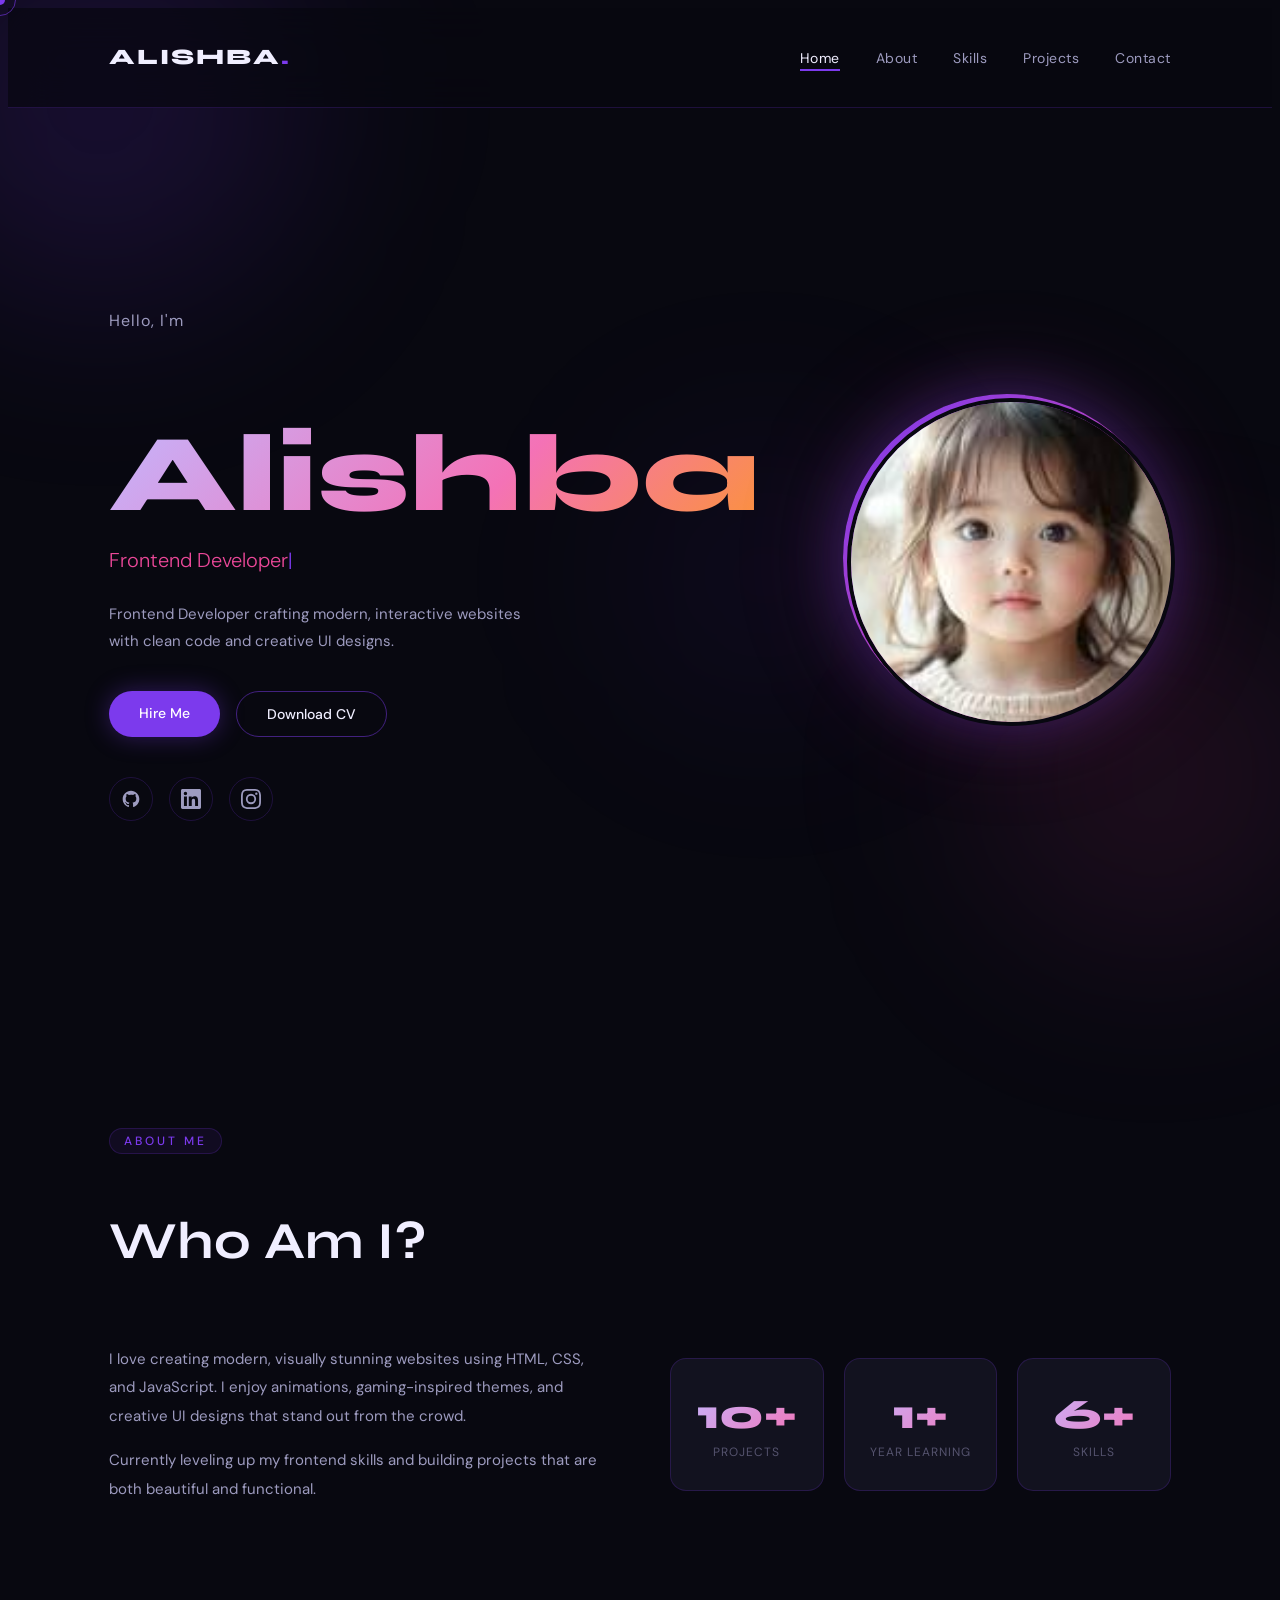
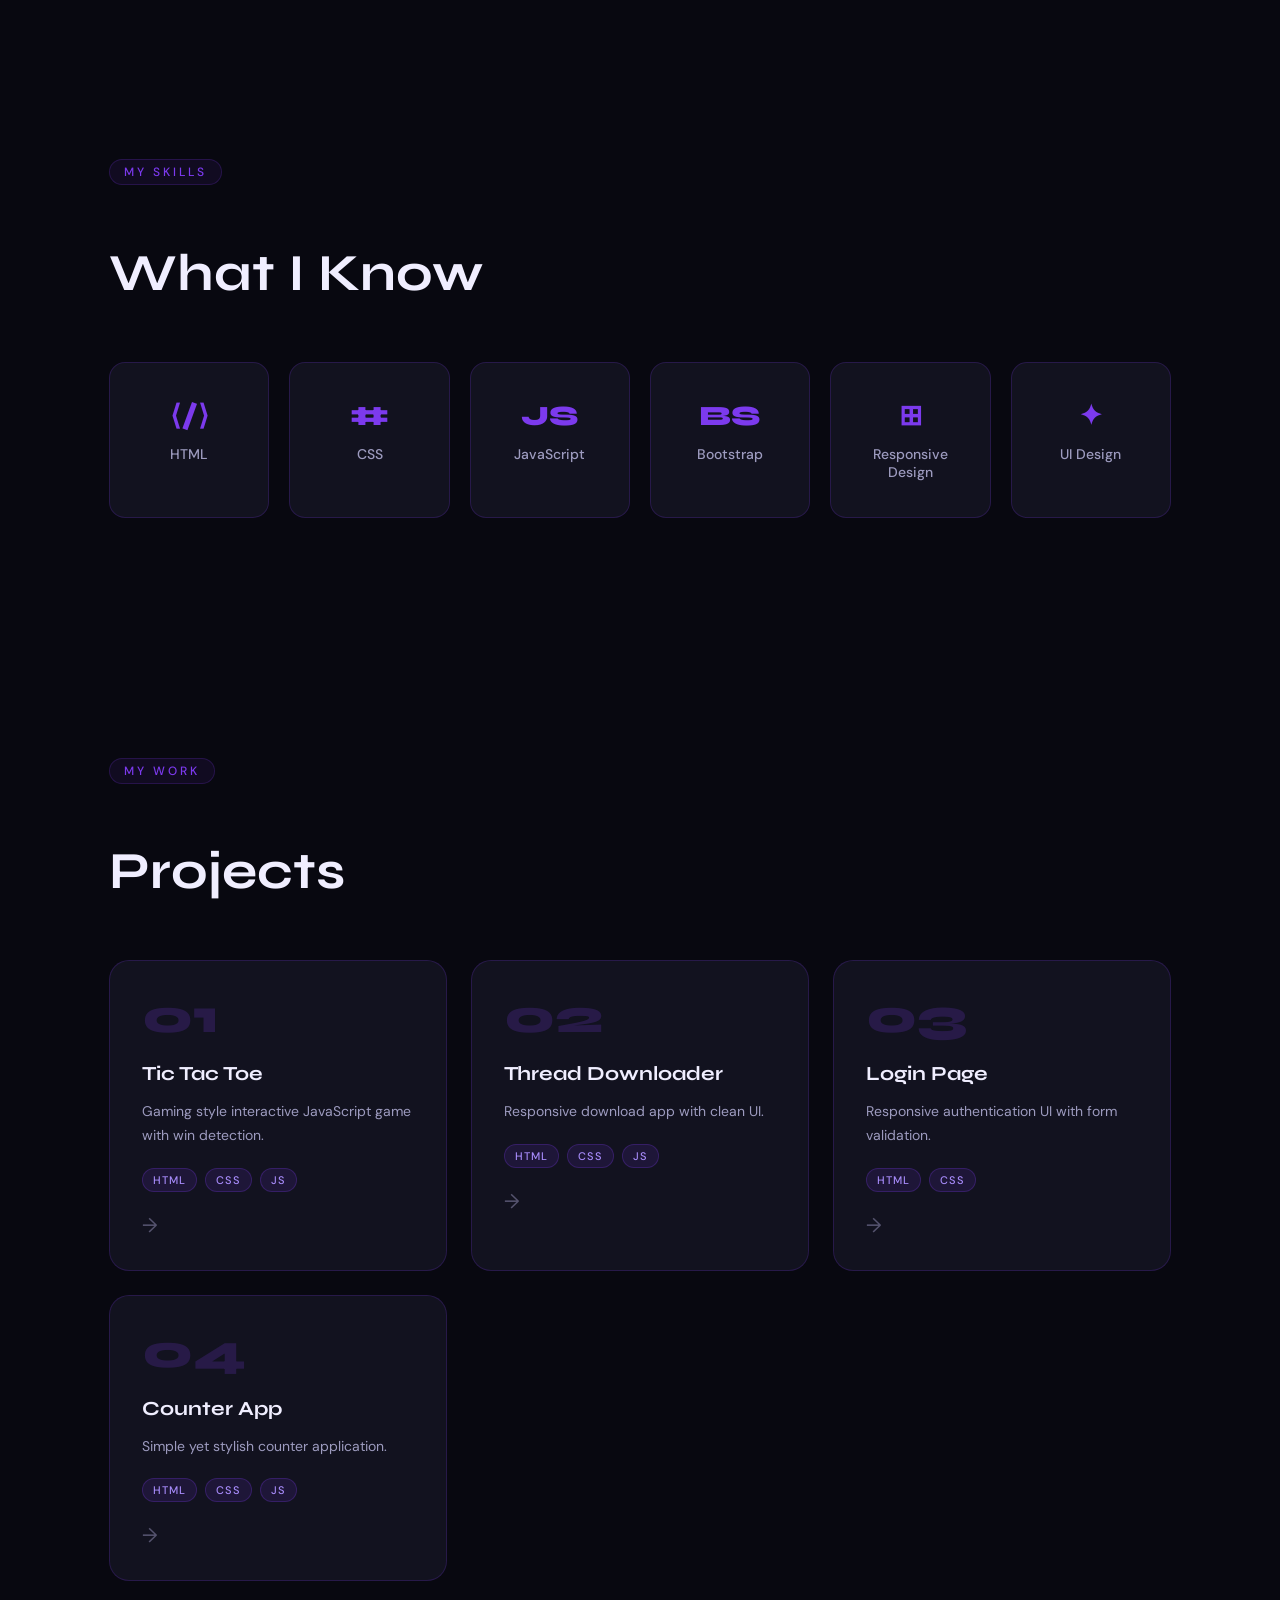
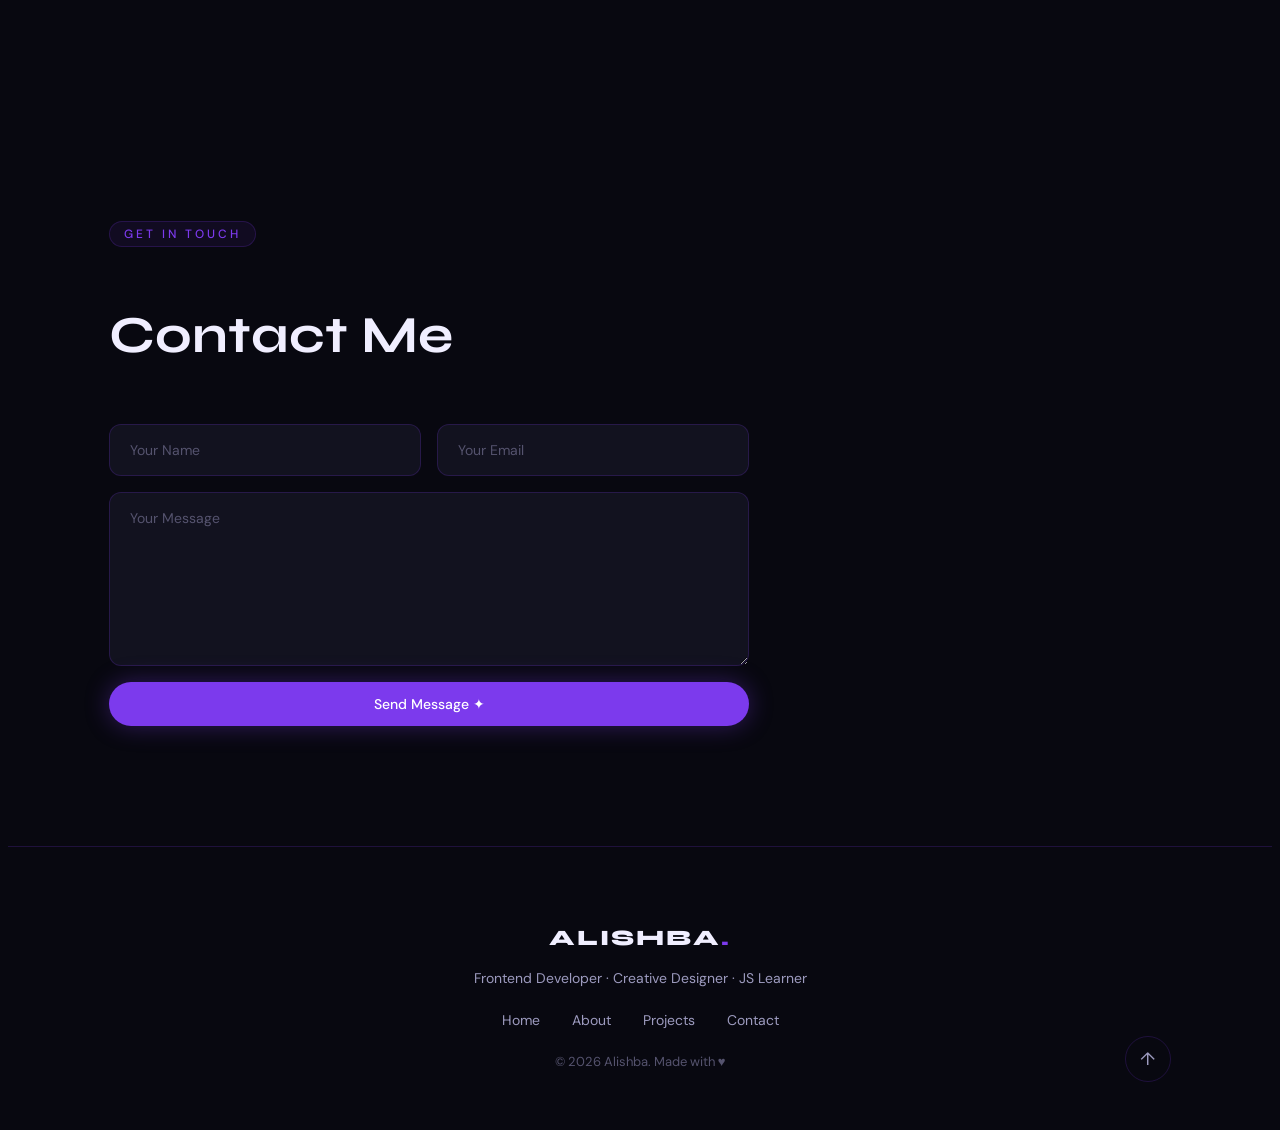
==== commit 23e12021: "updated portfolio" ====
--- a/index.html
+++ b/index.html
@@ -292,7 +292,7 @@
         <div class="section-tag">My Work</div>
         <h2 class="section-title">Projects</h2>
         <div class="project-grid">
-            <a href="game.html" class="project-card">
+            <a href="game.html" target="_blank" class="project-card">
                 <div class="project-number">01</div>
                 <h3>Tic Tac Toe</h3>
                 <p>Gaming style interactive JavaScript game with win detection.</p>
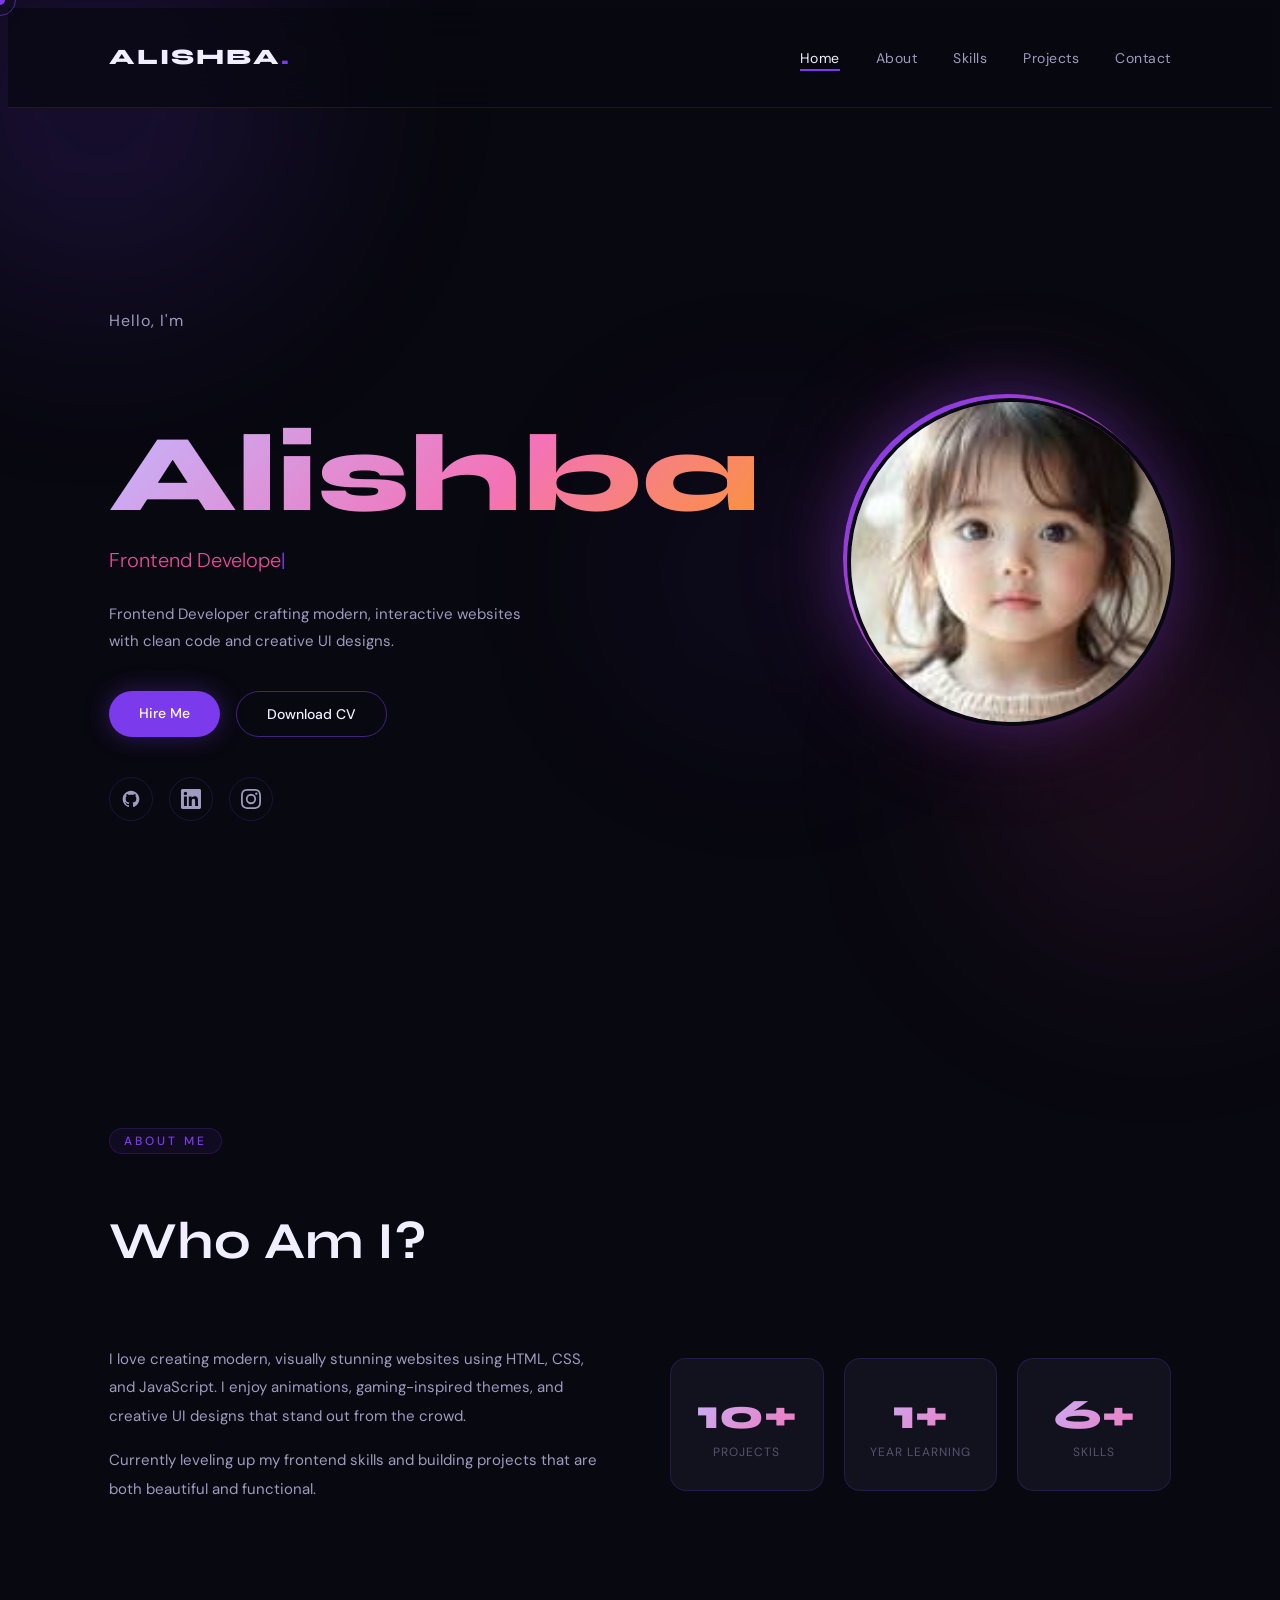
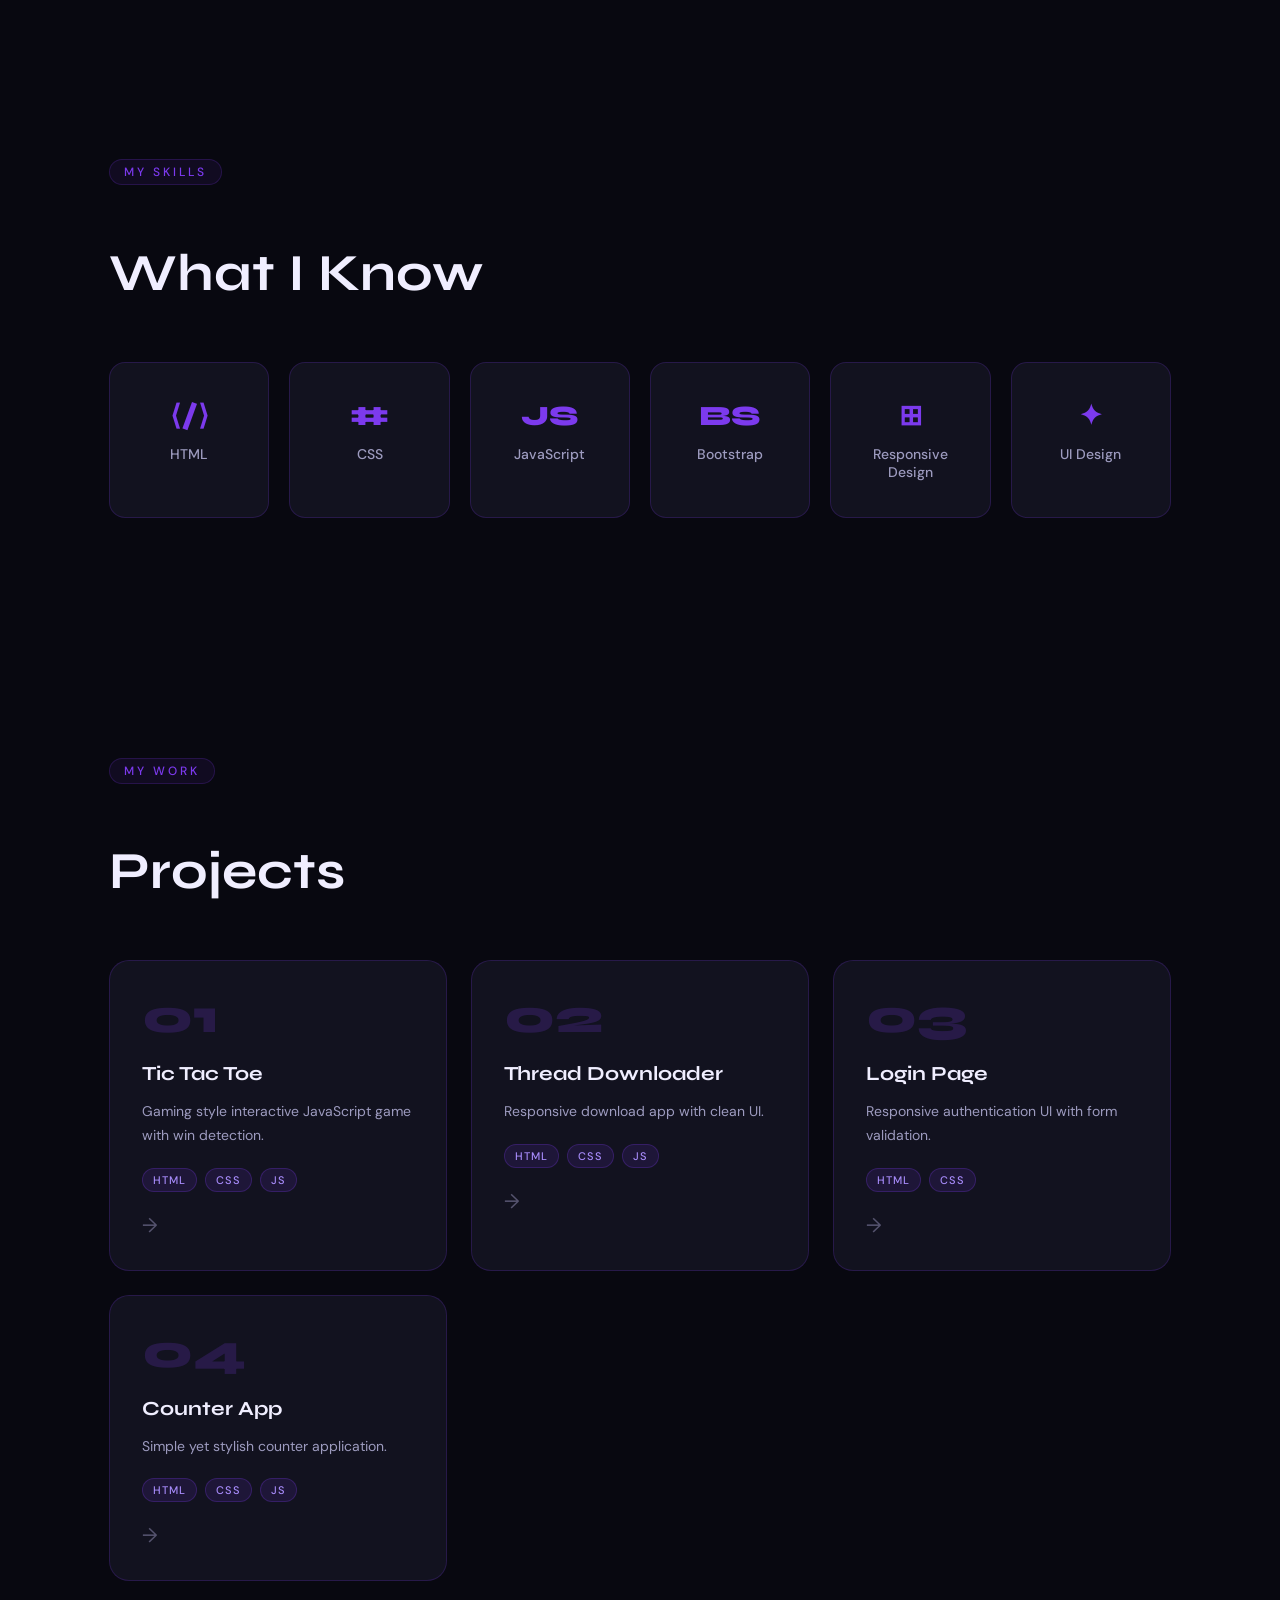
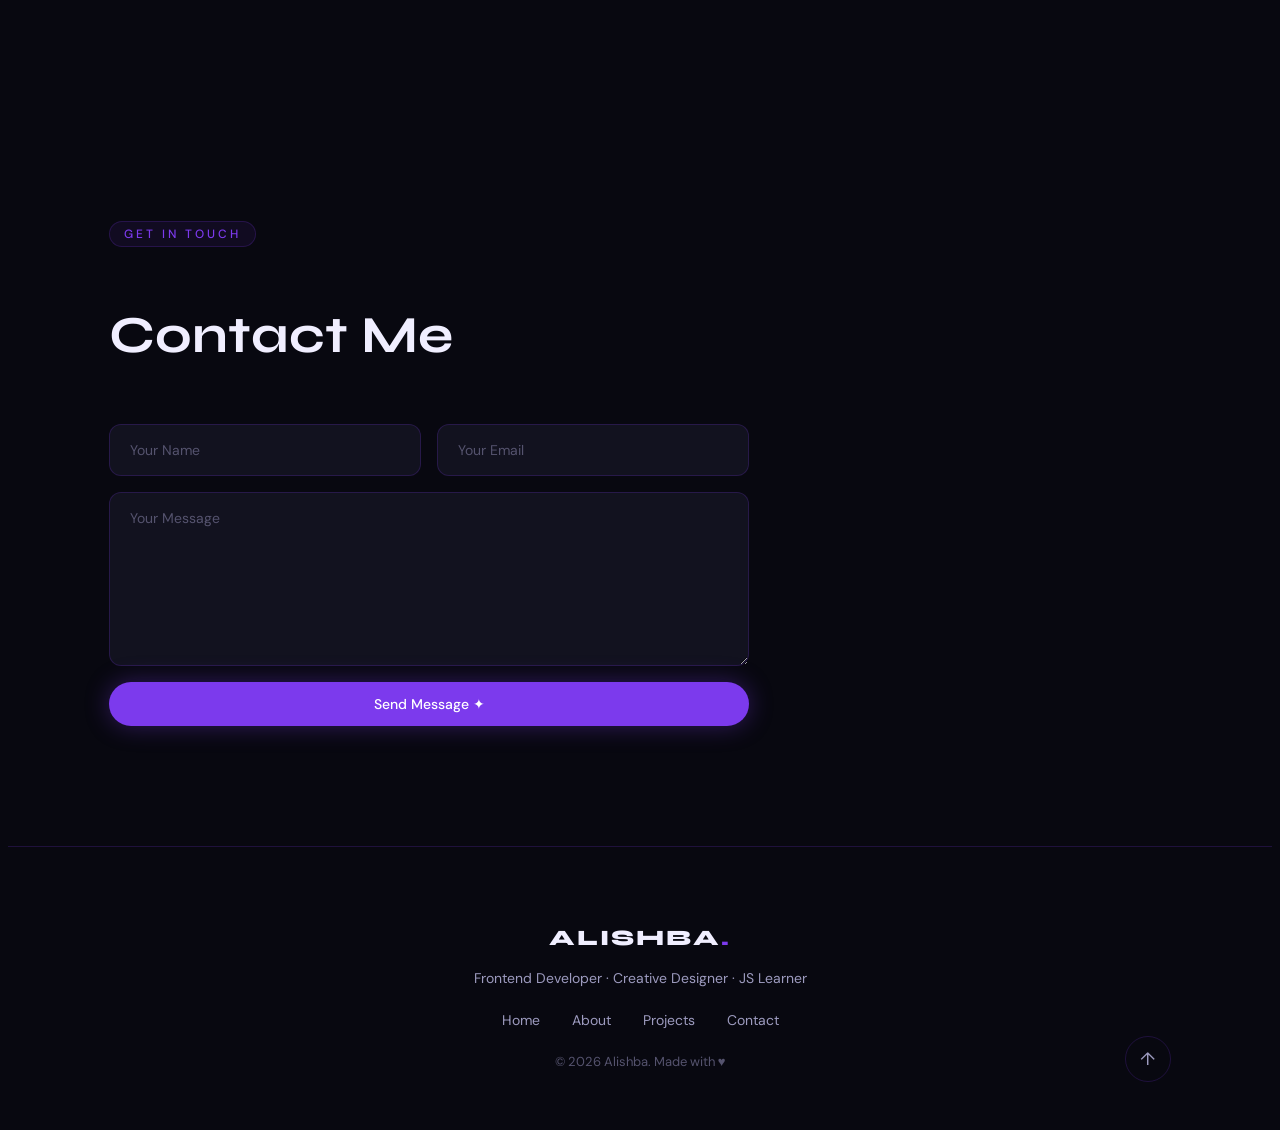
==== commit 11e04a3a: "added counter page" ====
--- a/index.html
+++ b/index.html
@@ -319,7 +319,7 @@
                 </div>
                 <div class="project-arrow">→</div>
             </a>
-            <a href="counter.html" class="project-card">
+            <a href="counter.html"target="_blank" class="project-card">
                 <div class="project-number">04</div>
                 <h3>Counter App</h3>
                 <p>Simple yet stylish counter application.</p>
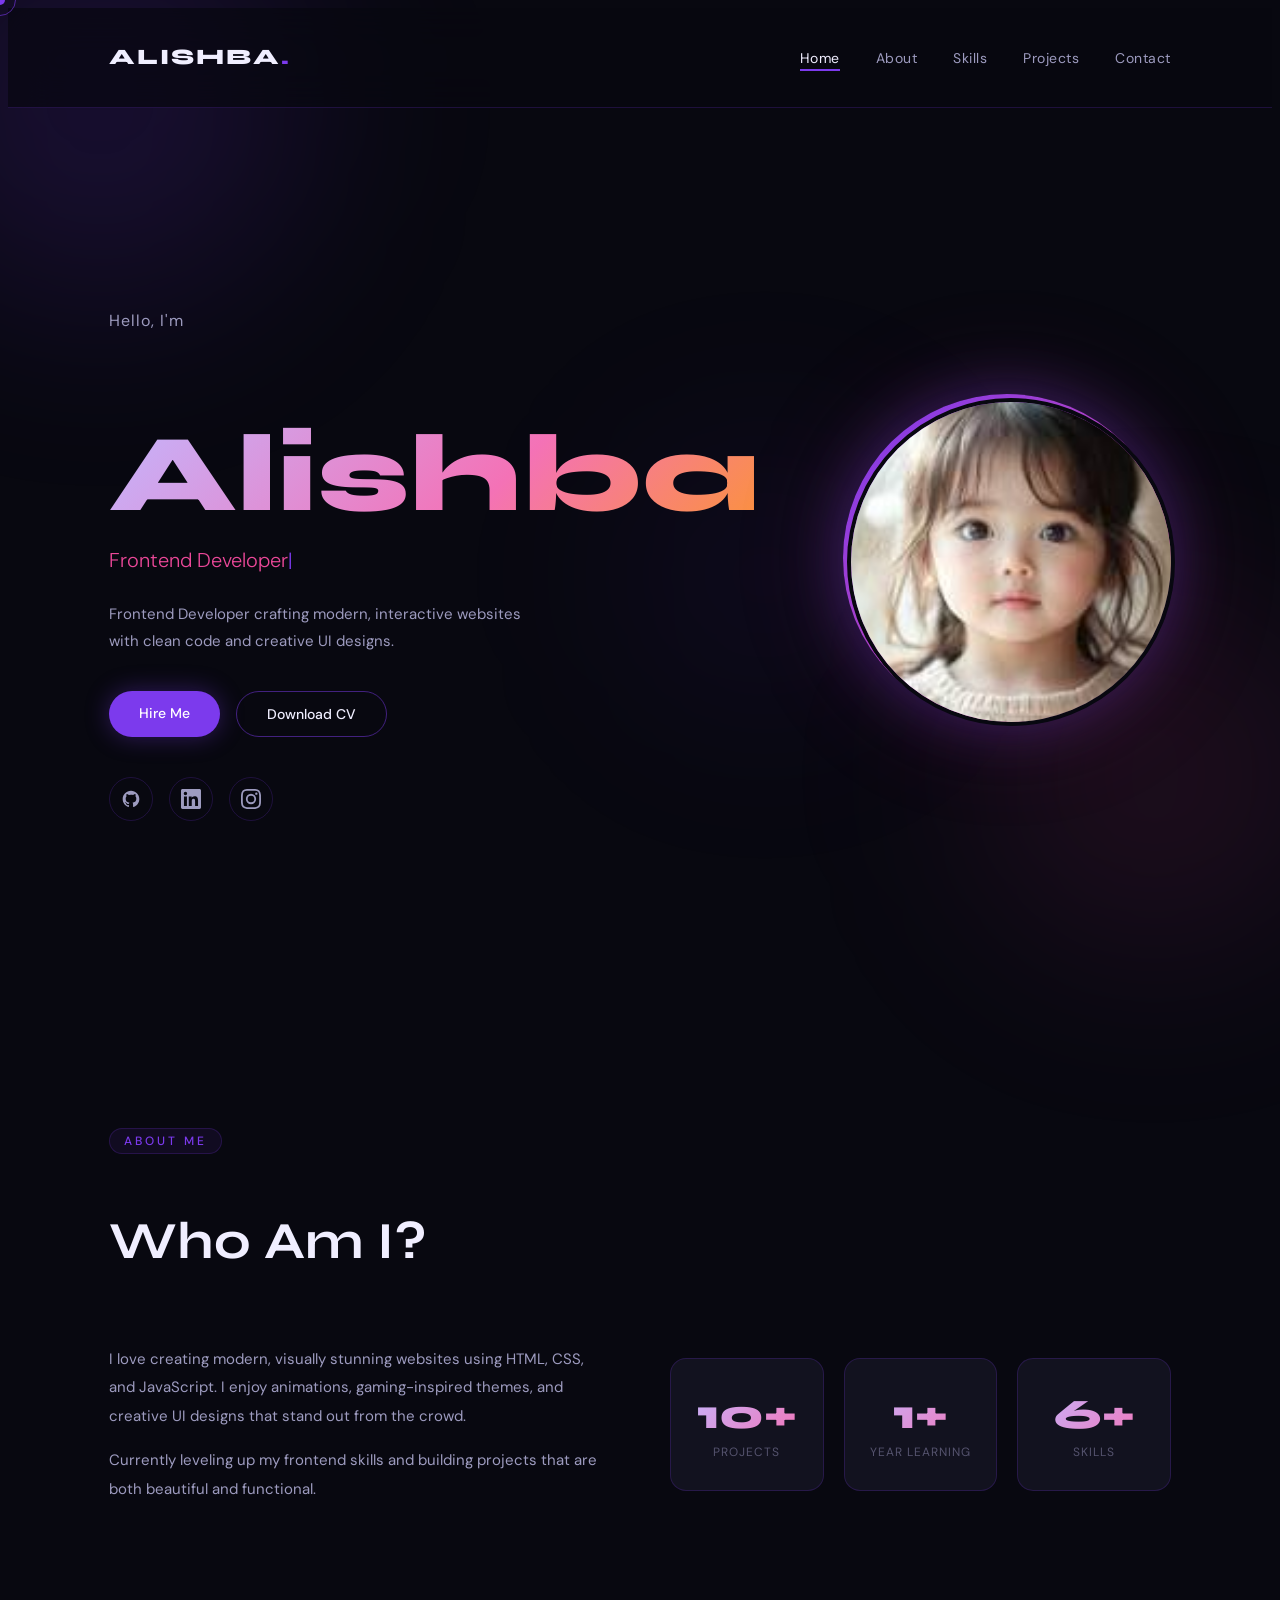
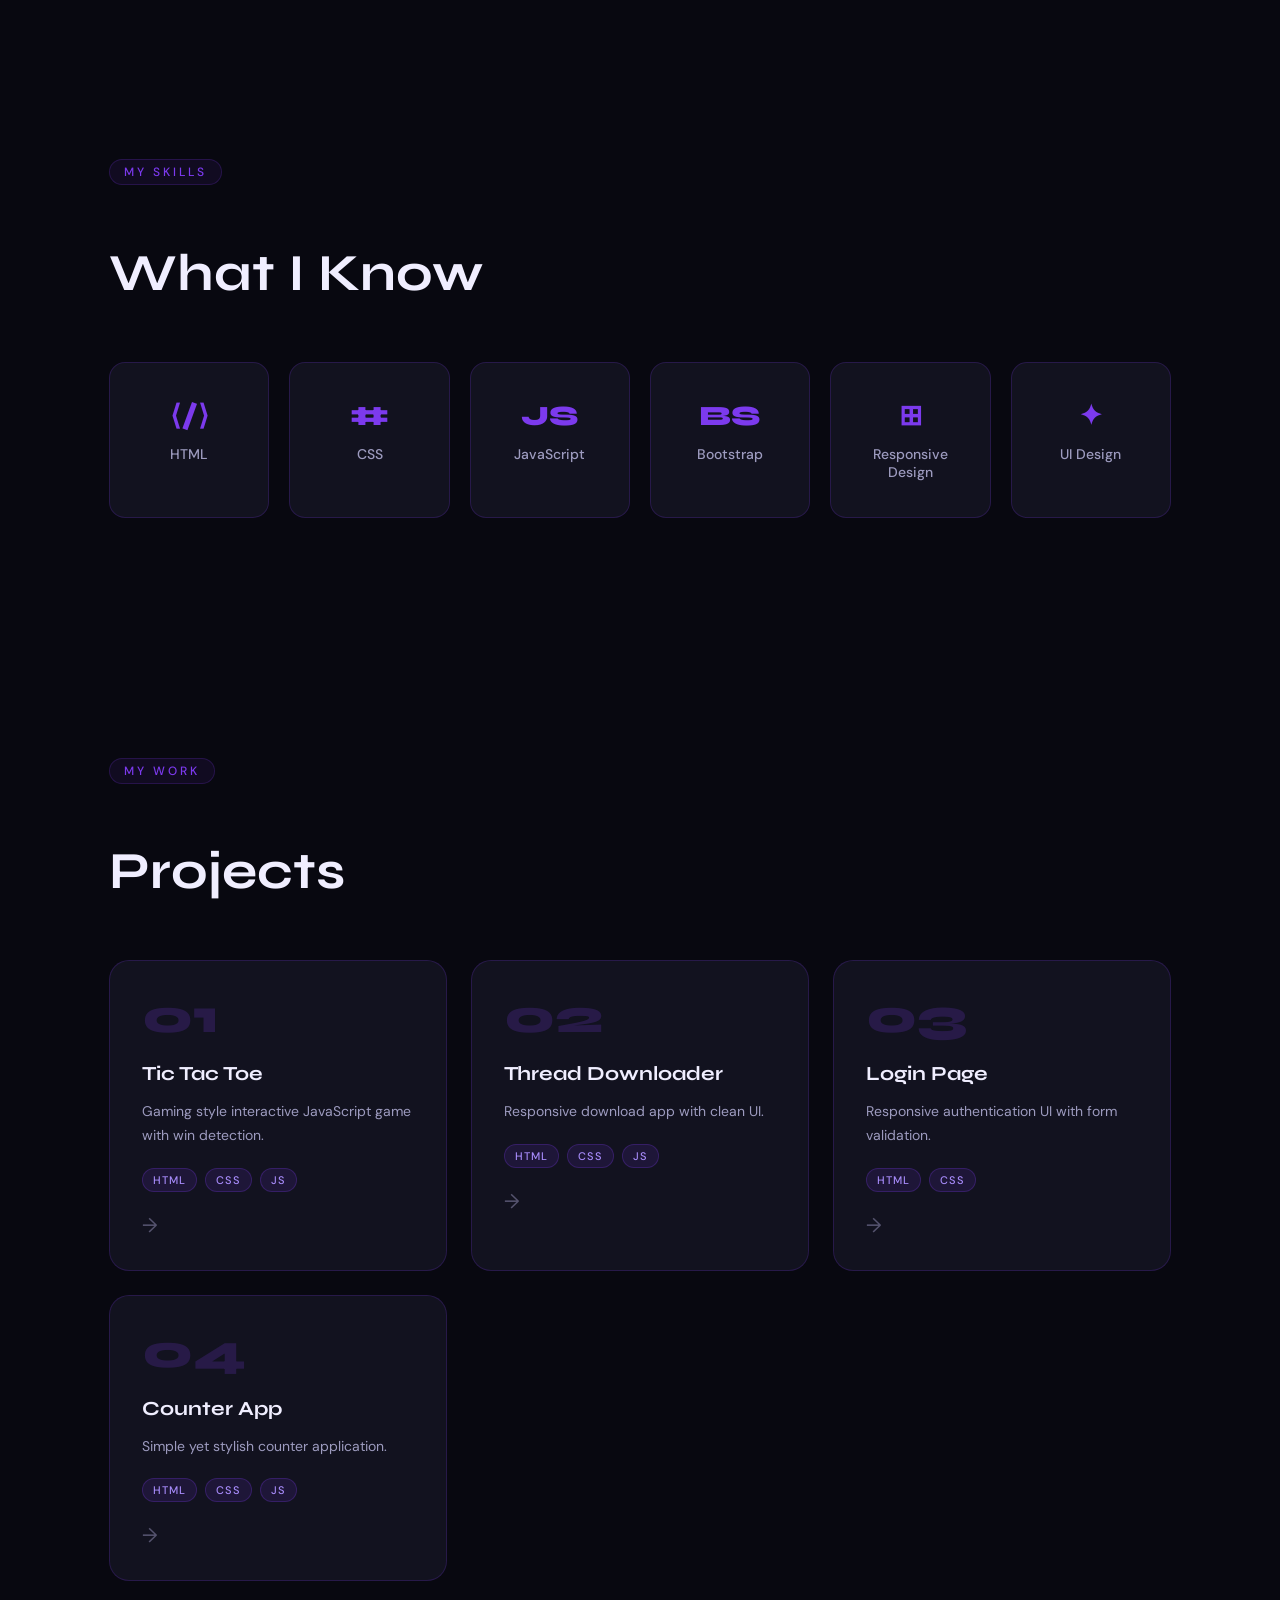
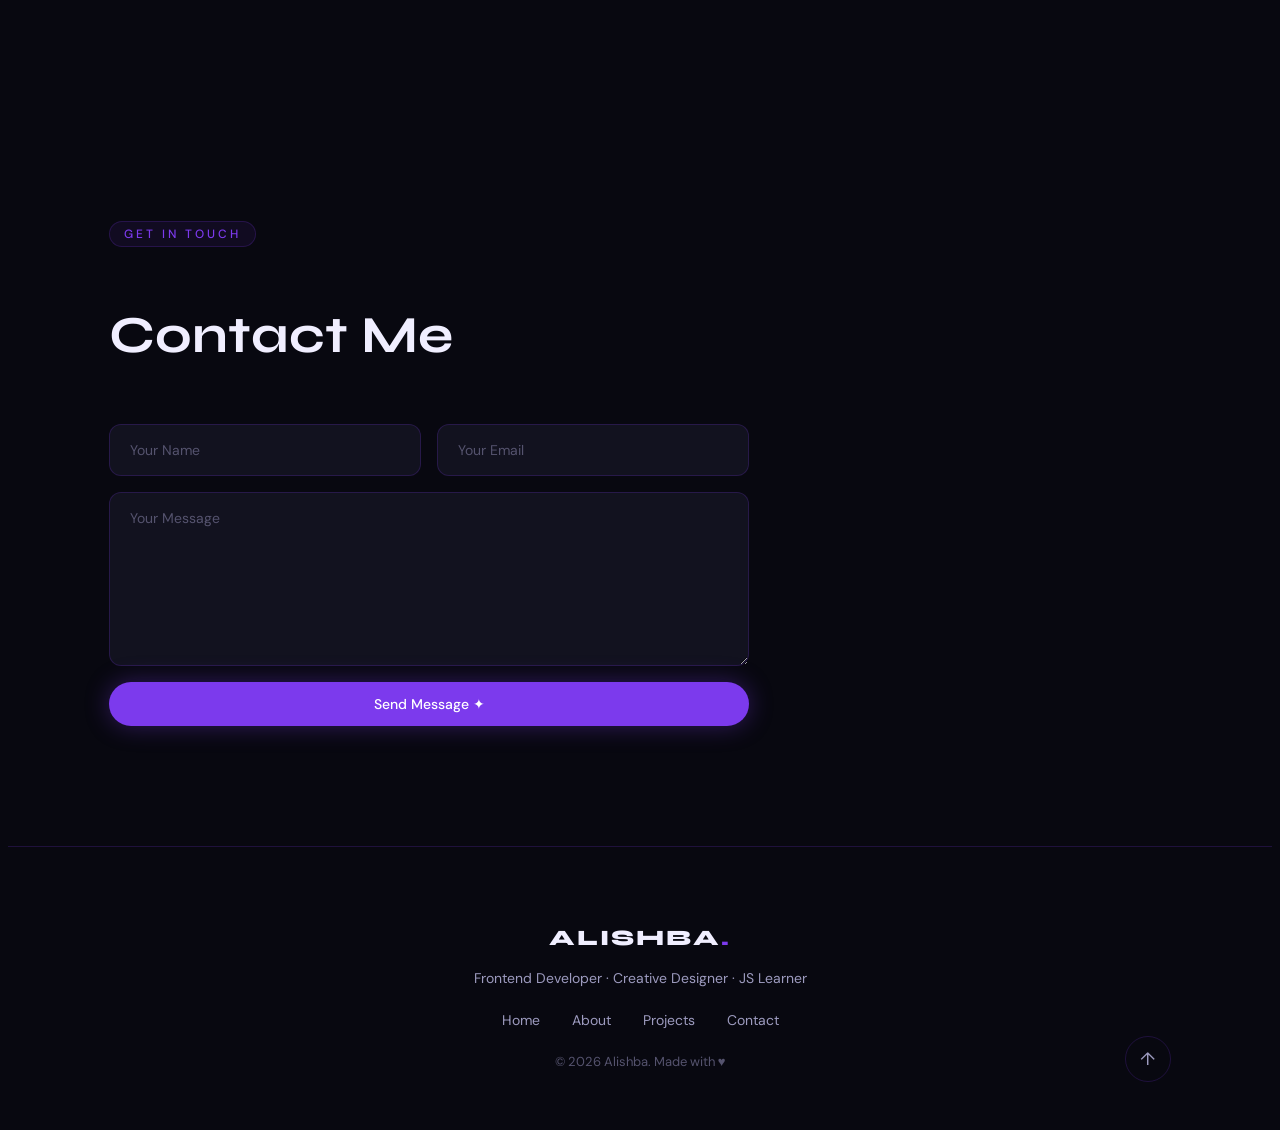
==== commit c5eeb27d: "threads page" ====
--- a/index.html
+++ b/index.html
@@ -301,7 +301,7 @@
                 </div>
                 <div class="project-arrow">→</div>
             </a>
-            <a href="thread.html" class="project-card">
+            <a href="thread.html" target="_blank" class="project-card">
                 <div class="project-number">02</div>
                 <h3>Thread Downloader</h3>
                 <p>Responsive download app with clean UI.</p>
@@ -310,7 +310,7 @@
                 </div>
                 <div class="project-arrow">→</div>
             </a>
-            <a href="login.html" class="project-card">
+            <a href="login.html" target="_blank" class="project-card">
                 <div class="project-number">03</div>
                 <h3>Login Page</h3>
                 <p>Responsive authentication UI with form validation.</p>
